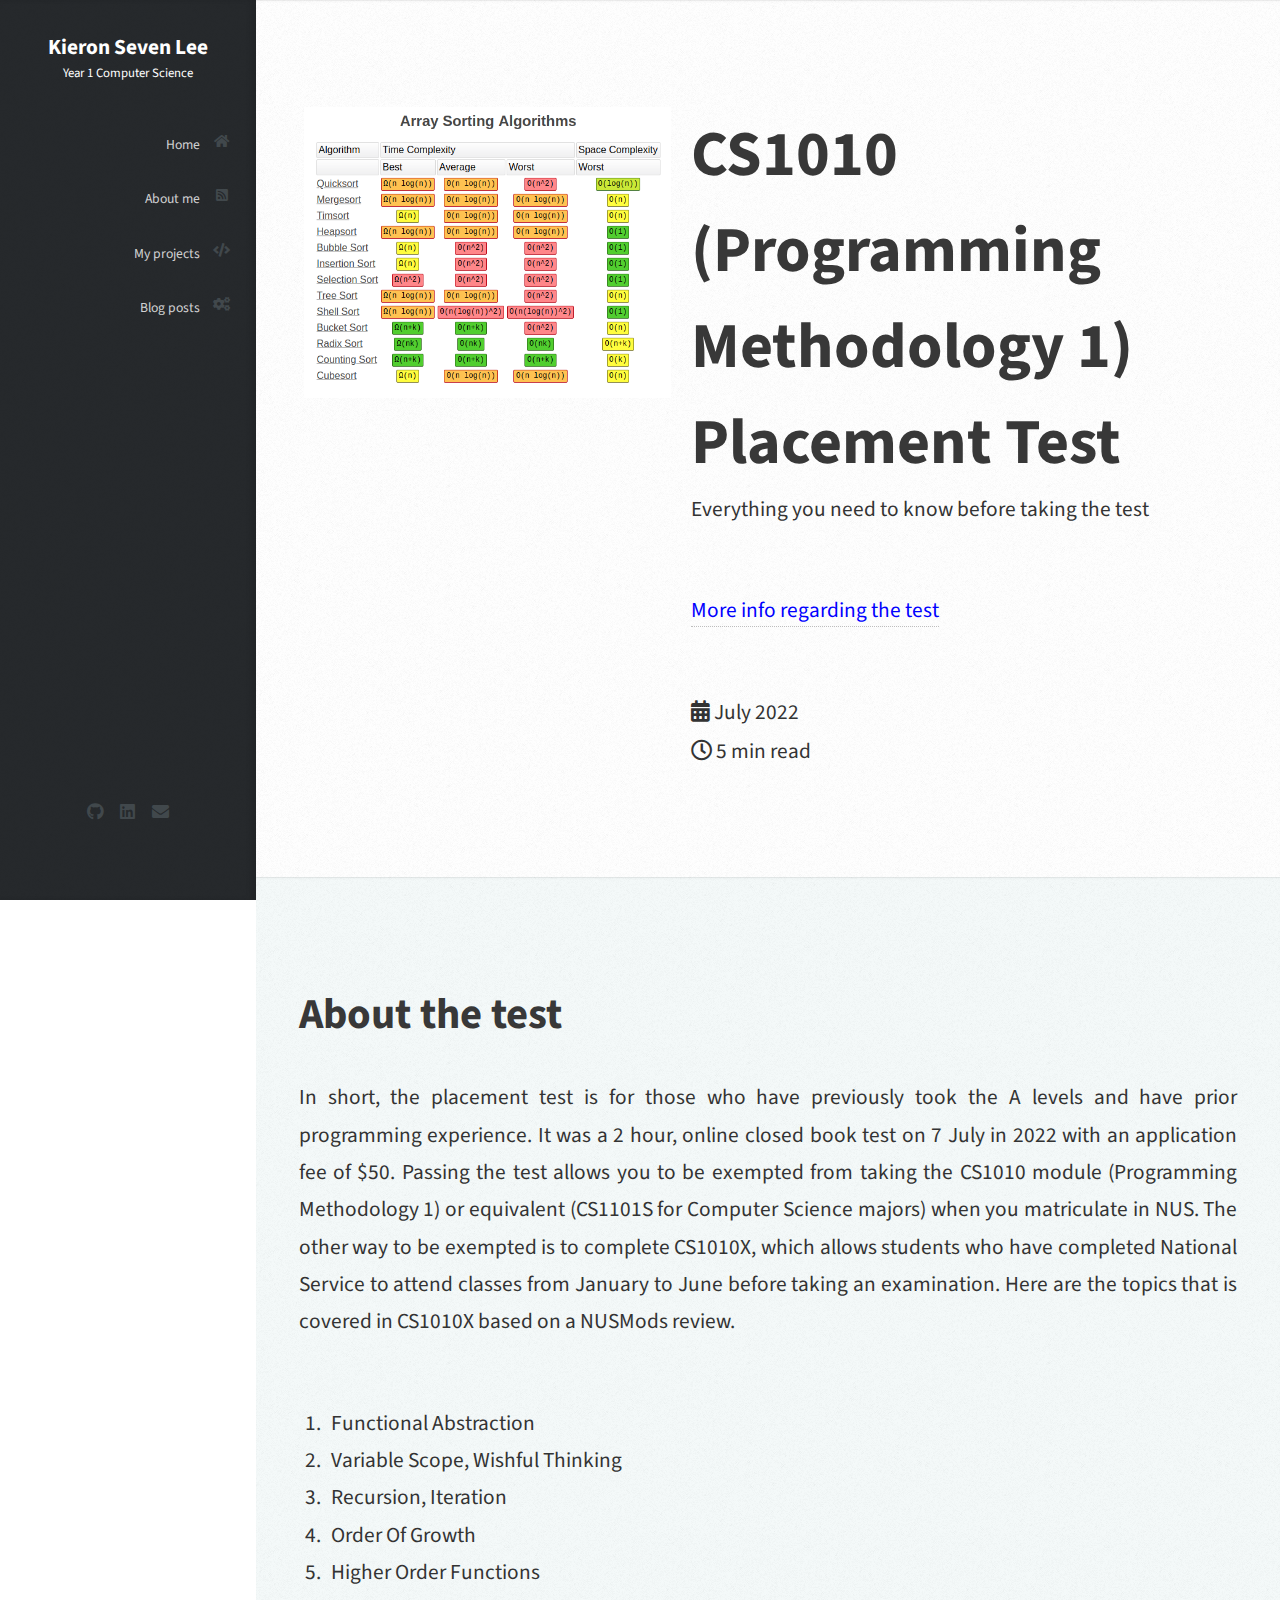
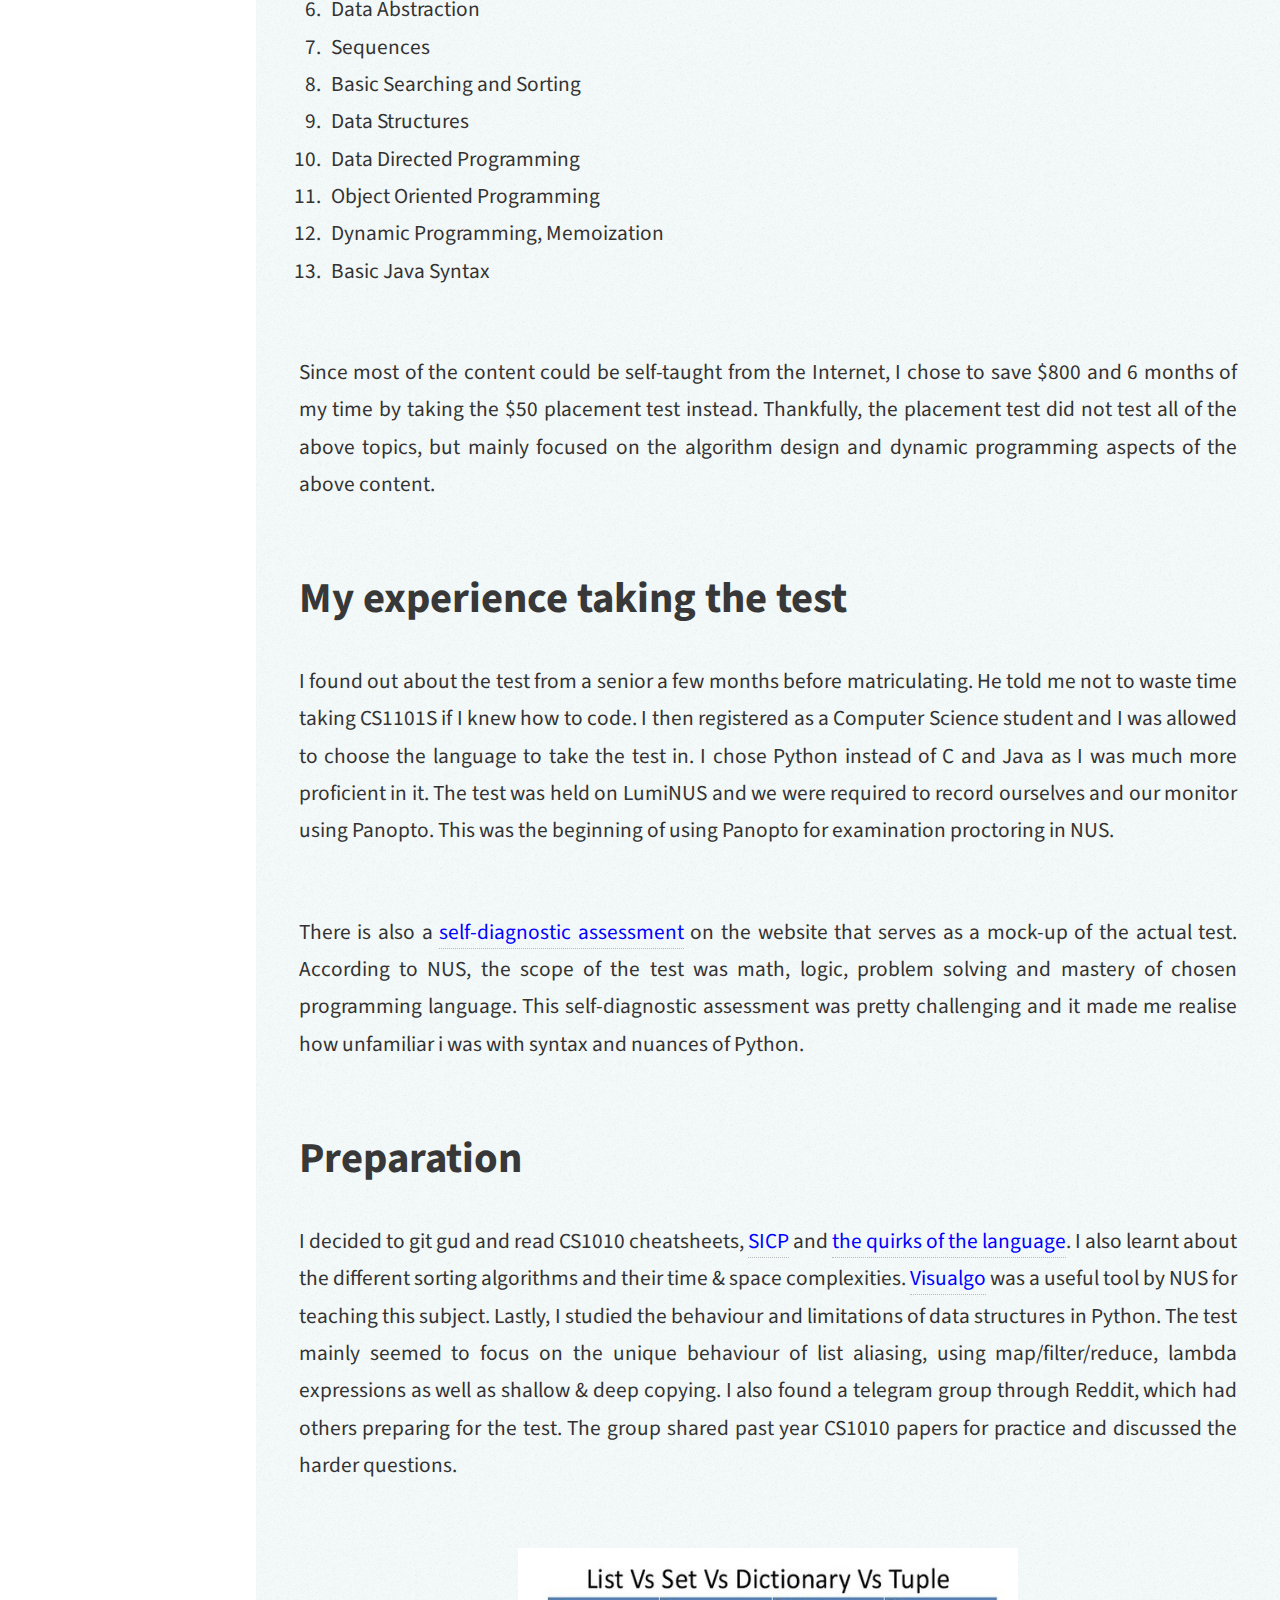
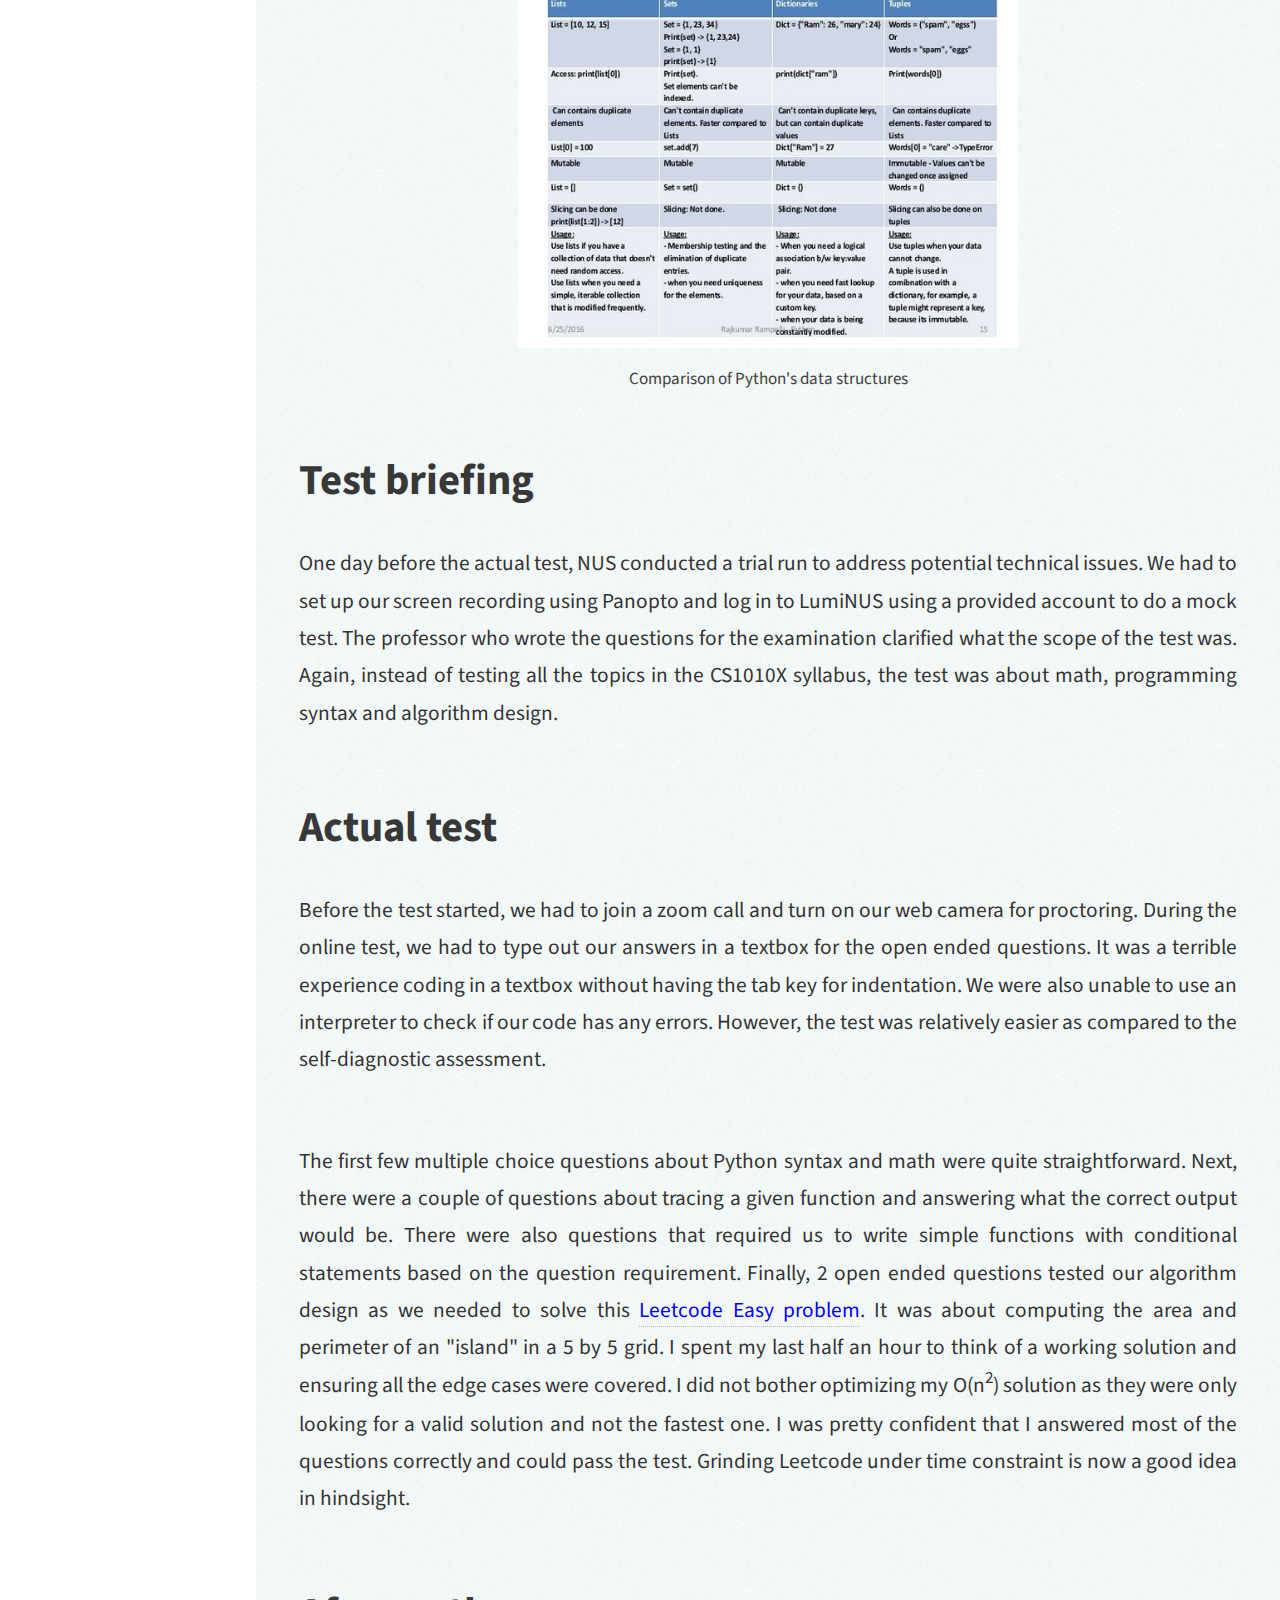
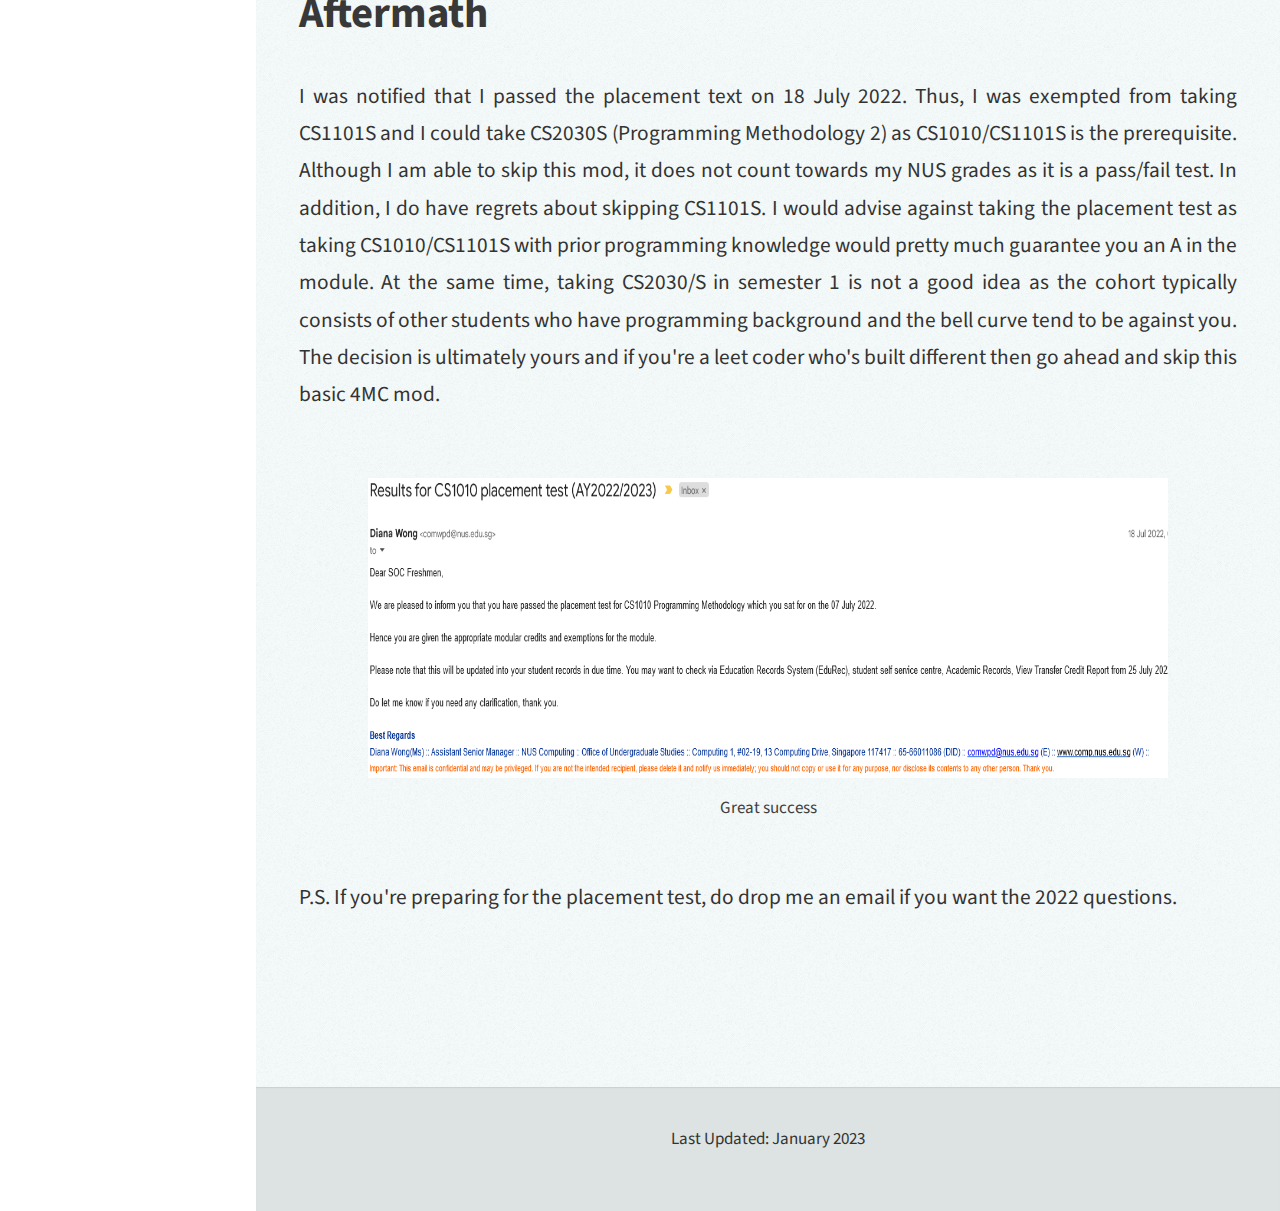
==== blog/placement.html @ 6fa7e5da "test" ====
<!DOCTYPE HTML>
<html>
<head>
    <title>CS1010 Placement Test | K Codes</title>
    <meta charset="utf-8" />
    <meta name="viewport" content="width=device-width, initial-scale=1, user-scalable=no" />
    <link rel="stylesheet" href="../assets/css/main.css" />
</head>
<body class="is-preload">

    <!-- Header -->
    <div id="header">
        <div class="top">
            <!-- Logo -->
            <div id="logo">
                <h1 id="title">Kieron Seven Lee</h1>
                <p>Year 1 Computer Science</p>
            </div>

            <!-- Nav -->
            <nav id="nav">
                <ul>
                    <li><a href="../#top" id="top-link"><span class="icon solid fa-home">Home</span></a></li>
                    <li><a href="../#about" id="about-link"><span class="icon solid fa-rss-square">About me</span></a></li>
                    <li><a href="../#projects" id="projects-link"><span class="icon solid fa-code">My projects</span></a></li>
                    <li><a href="../#blog" id="blog-link"><span class="icon solid fa-cogs">Blog posts</span></a></li>
                </ul>
            </nav>
        </div>

        <div class="bottom">
            <!-- Social Icons -->
            <ul class="icons">
                <li><a href="https://github.com/Cikguseven" class="icon brands fa-github" target="_blank"><span class="label">Github</span></a></li>
                <li><a href="https://www.linkedin.com/in/kieron7lee" class="icon brands fa-linkedin" target="_blank"><span class="label">Linkedin</span></a></li>
                <li><a href="mailto:kieronsevenlee@gmail.com" class="icon solid fa-envelope" target="_blank"><span class="label">Email</span></a></li>
            </ul>
        </div>
    </div>

    <!-- Main -->
    <div id="main" class="post">

        <!-- Header -->
        <section>
            <div class="row">
                <div class="col-5 col-12-mobile">
                    <article class="postimage">
                        <img src="../images/sorting.png" alt="" />
                    </article>
                </div>      
            
                <div class="col-6 col-12-mobile" id="postheader">
                    <h2>CS1010 (Programming Methodology 1) Placement Test</h2>
                    <p>Everything you need to know before taking the test</p>
                    <p><a href="https://www.comp.nus.edu.sg/programmes/ug/exemptions/a-levels/" target="_blank">More info regarding the test</a></p>
                    <span class="icon solid fa-calendar-alt"> July 2022</span>
                    <span class="icon regular fa-clock"> 5 min read</span>
                    
                </div>
                
        </section>

        <!-- Article -->
        <section id="article" class="two">
            <div class="container" id="about">
                <h3>About the test</h3>

                <p>In short, the placement test is for those who have previously took the A levels and have prior programming experience. It was a 2 hour, online closed book test on 7 July in 2022 with an application fee of $50. Passing the test allows you to be exempted from taking the CS1010 module (Programming Methodology 1) or equivalent (CS1101S for Computer Science majors) when you matriculate in NUS. The other way to be exempted is to complete CS1010X, which allows students who have completed National Service to attend classes from January to June before taking an examination. Here are the topics that is covered in CS1010X based on a NUSMods review.</p>

                <ol>
                    <li>Functional Abstraction</li>
                    <li>Variable Scope, Wishful Thinking</li>
                    <li>Recursion, Iteration</li>
                    <li>Order Of Growth</li>
                    <li>Higher Order Functions</li>
                    <li>Data Abstraction</li>
                    <li>Sequences</li>
                    <li>Basic Searching and Sorting</li>
                    <li>Data Structures</li>
                    <li>Data Directed Programming</li>
                    <li>Object Oriented Programming</li>
                    <li>Dynamic Programming, Memoization</li>
                    <li>Basic Java Syntax</li>
                </ol>

                <p>Since most of the content could be self-taught from the Internet, I chose to save $800 and 6 months of my time by taking the $50 placement test instead. Thankfully, the placement test did not test all of the above topics, but mainly focused on the algorithm design and dynamic programming aspects of the above content.</p>

                <h3>My experience taking the test</h3>

                <p>I found out about the test from a senior a few months before matriculating. He told me not to waste time taking CS1101S if I knew how to code. I then registered as a Computer Science student and I was allowed to choose the language to take the test in. I chose Python instead of C and Java as I was much more proficient in it. The test was held on LumiNUS and we were required to record ourselves and our monitor using Panopto. This was the beginning of using Panopto for examination proctoring in NUS.</p>

                <p>There is also a <a href="https://www.comp.nus.edu.sg/programmes/ug/exemptions/sda-prog-meth" target="_blank">self-diagnostic assessment</a> on the website that serves as a mock-up of the actual test. According to NUS, the scope of the test was math, logic, problem solving and mastery of chosen programming language. This self-diagnostic assessment was pretty challenging and it made me realise how unfamiliar i was with syntax and nuances of Python.</p>

                <h3>Preparation</h3>
                <p>I decided to git gud and read CS1010 cheatsheets, <a href="https://www.angelfire.com/tx4/cus/pl/sicp_python_01.html" target="_blank">SICP</a> and <a href="https://github.com/satwikkansal/wtfpython" target="_blank">the quirks of the language</a>. I also learnt about the different sorting algorithms and their time & space complexities. <a href="https://visualgo.net/en" target="_blank">Visualgo</a> was a useful tool by NUS for teaching this subject. Lastly, I studied the behaviour and limitations of data structures in Python. The test mainly seemed to focus on the unique behaviour of list aliasing, using map/filter/reduce, lambda expressions as well as shallow & deep copying. I also found a telegram group through Reddit, which had others preparing for the test. The group shared past year CS1010 papers for practice and discussed the harder questions.</p>

                <div class="imgdiv">
                    <img src="../images/ds.jpg" width="500vw" height="400vh" >
                    <p class="imgdescription">Comparison of Python's data structures</p>
                </div>

                <h3>Test briefing</h3>
                <p>One day before the actual test, NUS conducted a trial run to address potential technical issues. We had to set up our screen recording using Panopto and log in to LumiNUS using a provided account to do a mock test. The professor who wrote the questions for the examination clarified what the scope of the test was. Again, instead of testing all the topics in the CS1010X syllabus, the test was about math, programming syntax and algorithm design.</p>

                <h3>Actual test</h3>
                <p>Before the test started, we had to join a zoom call and turn on our web camera for proctoring. During the online test, we had to type out our answers in a textbox for the open ended questions. It was a terrible experience coding in a textbox without having the tab key for indentation. We were also unable to use an interpreter to check if our code has any errors. However, the test was relatively easier as compared to the self-diagnostic assessment.</p>

                <p>The first few multiple choice questions about Python syntax and math were quite straightforward. Next, there were a couple of questions about tracing a given function and answering what the correct output would be. There were also questions that required us to write simple functions with conditional statements based on the question requirement. Finally, 2 open ended questions tested our algorithm design as we needed to solve this <a href="https://leetcode.com/problems/island-perimeter/" target="_blank">Leetcode Easy problem</a>. It was about computing the area and perimeter of an "island" in a 5 by 5 grid. I spent my last half an hour to think of a working solution and ensuring all the edge cases were covered. I did not bother optimizing my O(n<sup>2</sup>) solution as they were only looking for a valid solution and not the fastest one. I was pretty confident that I answered most of the questions correctly and could pass the test. Grinding Leetcode under time constraint is now a good idea in hindsight.</p>

                <h3>Aftermath</h3>
                <p>I was notified that I passed the placement text on 18 July 2022. Thus, I was exempted from taking CS1101S and I could take CS2030S (Programming Methodology 2) as CS1010/CS1101S is the prerequisite. Although I am able to skip this mod, it does not count towards my NUS grades as it is a pass/fail test. In addition, I do have regrets about skipping CS1101S. I would advise against taking the placement test as taking CS1010/CS1101S with prior programming knowledge would pretty much guarantee you an A in the module. At the same time, taking CS2030/S in semester 1 is not a good idea as the cohort typically consists of other students who have programming background and the bell curve tend to be against you. The decision is ultimately yours and if you're a leet coder who's built different then go ahead and skip this basic 4MC mod.</p>

                <div class="imgdiv">
                    <img src="../images/gs.png" width="800vw" height="300vh" >
                    <p class="imgdescription">Great success</p>
                </div>

                <p> P.S. If you're preparing for the placement test, do drop me an email if you want the 2022 questions.</p>        
            </div>
        </section>
    </div>

    <!-- Footer -->
    <div id="footer">

        <!-- Last Updated -->
        <p id="updated"></p>

    </div>

    <!-- Scripts -->
    <script src="../assets/js/jquery.min.js"></script>
    <script src="../assets/js/jquery.scrolly.min.js"></script>
    <script src="../assets/js/jquery.scrollex.min.js"></script>
    <script src="../assets/js/browser.min.js"></script>
    <script src="../assets/js/breakpoints.min.js"></script>
    <script src="../assets/js/util.js"></script>
    <script src="../assets/js/main.js"></script>
    <script src="../assets/js/lastupdated.js"></script>

</body>
</html>
---- assets/css/main.css ----
@import url("fontawesome-all.min.css");
@import url("https://fonts.googleapis.com/css?family=Source+Sans+Pro:300,300italic,400,600");

html, body, div, span, applet, object,
iframe, h1, h2, h3, h4, h5, h6, p, blockquote,
pre, a, abbr, acronym, address, big, cite,
code, del, dfn, em, img, ins, kbd, q, s, samp,
small, strike, strong, sub, sup, tt, var, b,
u, i, center, dl, dt, dd, ol, ul, li, fieldset,
form, label, legend, table, caption, tbody,
tfoot, thead, tr, th, td, article, aside,
canvas, details, embed, figure, figcaption,
footer, header, hgroup, menu, nav, output, ruby,
section, summary, time, mark, audio, video {
	margin: 0;
	padding: 0;
	border: 0;
	font-size: 100%;
	font: inherit;
	vertical-align: baseline;}

article, aside, details, figcaption, figure,
footer, header, hgroup, menu, nav, section {
	display: block;}

body {
	line-height: 1;
}

ol, ul {
	list-style: none;
}

blockquote, q {
	quotes: none;
}

	blockquote:before, blockquote:after, q:before, q:after {
		content: '';
		content: none;
	}

table {
	border-collapse: collapse;
	border-spacing: 0;
}

body {
	-webkit-text-size-adjust: none;
}

mark {
	background-color: transparent;
	color: inherit;
}

input::-moz-focus-inner {
	border: 0;
	padding: 0;
}

input, select, textarea {
	-moz-appearance: none;
	-webkit-appearance: none;
	-ms-appearance: none;
	appearance: none;
}

/* Basic */

	html {
		box-sizing: border-box;
	}

	*, *:before, *:after {
		box-sizing: inherit;
	}

	body {
		background: #fff;
		font-family: 'Source Sans Pro', sans-serif;
		font-size: 19pt;
		font-weight: 100;
		line-height: 1.75em;
		color: #333;
	}

		body.is-preload *, body.is-preload *:before, body.is-preload *:after {
			-moz-animation: none !important;
			-webkit-animation: none !important;
			-ms-animation: none !important;
			animation: none !important;
			-moz-transition: none !important;
			-webkit-transition: none !important;
			-ms-transition: none !important;
			transition: none !important;
		}

	input, textarea, select {
		font-family: 'Source Sans Pro', sans-serif;
		font-size: 19pt;
		font-weight: 300;
		line-height: 1.75em;
		color: #888;
	}

	h1, h2, h3, h4, h5, h6 {
		font-weight: 700;
		color: #383838;
		line-height: 1.5em;
	}

	h1 {
		font-size: 4em;
	}

	h2 {
		font-size: 3em;
	}

	h3 {
		font-size: 2em;
	}

	h4 {
		font-size: 1.5em;
	}

	h5 {
		font-size: 1.25em;
	}

	h1 a, h2 a, h3 a, h4 a, h5 a, h6 a {
		color: inherit;
		text-decoration: none;
	}

		h1 a strong, h2 a strong, h3 a strong, h4 a strong, h5 a strong, h6 a strong {
			color: #333;
		}


		h2.alt {
			font-family: 'Helvetica', sans-serif;
			color: #888;
		}

			h2.alt strong {
				color: #666;
			}

	header {
		margin: 0 0 2em 0;
	}

		header > p {
			margin: 1em 0 0 0;
		}

	footer {
		margin: 2em 0 0 0;
	}

	strong, b {
		font-weight: 400;
		color: #666;
	}

	em, i {
		font-style: italic;
	}

	a {
		text-decoration: none;
		color: inherit;
		border-bottom: dotted 1px rgba(128, 128, 128, 0.5);
		-moz-transition: color 0.35s ease-in-out, border-bottom-color 0.35s ease-in-out;
		-webkit-transition: color 0.35s ease-in-out, border-bottom-color 0.35s ease-in-out;
		-ms-transition: color 0.35s ease-in-out, border-bottom-color 0.35s ease-in-out;
		transition: color 0.35s ease-in-out, border-bottom-color 0.35s ease-in-out;
		outline: 0;
	}

		a:hover {
			color: #E27689;
			border-bottom-color: rgba(255, 255, 255, 0);
		}

	sub {
		position: relative;
		top: 0.5em;
		font-size: 0.8em;
	}

	sup {
		position: relative;
		top: -0.5em;
		font-size: 0.8em;
	}

	hr {
		border: 0;
		border-top: solid 1px #ddd;
	}

	blockquote {
		border-left: solid 0.5em #ddd;
		padding: 1em 0 1em 2em;
		font-style: italic;
	}

	p, ul, ol, dl, table {
		font-weight: 400;
		margin-bottom: 3em;
	}

	br.clear {
		clear: both;
	}

	#donut {
		font-size: 0.875rem;
		background-color:#000;
		color:#fff;
		font-family: Source Code Pro, Consolas, monospace;
		padding: 1.125em;
		line-height: 1.11;
		overflow-x: scroll;
		margin-bottom: 0.88em;
	}

	.donut {
		margin: 0 auto;
		max-width: 50%;
	}

/* Container */

	.container {
		margin: 0 auto;
		max-width: 100%;
		width: 1400px;
	}

		@media screen and (min-width: 961px) and (max-width: 1880px) {

			.container {
				width: 1200px;
			}

		}

		@media screen and (min-width: 961px) and (max-width: 1620px) {

			.container {
				width: 960px;
			}

		}

		@media screen and (min-width: 961px) and (max-width: 1320px) {

			.container {
				width: 100%;
			}

		}

		@media screen and (max-width: 960px) {

			.container {
				width: 100%;
			}

		}

		@media screen and (max-width: 736px) {

			.container {
				width: 100%;
			}

		}

/* Row */

	.row {
		display: flex;
		flex-wrap: wrap;
		box-sizing: border-box;
		align-items: stretch;
	}

		.row > * {
			box-sizing: border-box;
		}

		.row.gtr-uniform > * > :last-child {
			margin-bottom: 0;
		}

		.row.aln-left {
			justify-content: flex-start;
		}

		.row.aln-center {
			justify-content: center;
		}

		.row.aln-right {
			justify-content: flex-end;
		}

		.row.aln-top {
			align-items: flex-start;
		}

		.row.aln-middle {
			align-items: center;
		}

		.row.aln-bottom {
			align-items: flex-end;
		}

		.row > .imp {
			order: -1;
		}

		.row > .col-1 {
			width: 8.33333%;
		}

		.row > .off-1 {
			margin-left: 8.33333%;
		}

		.row > .col-2 {
			width: 16.66667%;
		}

		.row > .off-2 {
			margin-left: 16.66667%;
		}

		.row > .col-3 {
			width: 25%;
		}

		.row > .off-3 {
			margin-left: 25%;
		}

		.row > .col-4 {
			width: 33.33333%;
		}

		.row > .off-4 {
			margin-left: 33.33333%;
		}

		.row > .col-5 {
			width: 41.66667%;
		}

		.row > .off-5 {
			margin-left: 41.66667%;
		}

		.row > .col-6 {
			width: 50%;
		}

		.row > .off-6 {
			margin-left: 50%;
		}

		.row > .col-7 {
			width: 58.33333%;
		}

		.row > .off-7 {
			margin-left: 58.33333%;
		}

		.row > .col-8 {
			width: 66.66667%;
		}

		.row > .off-8 {
			margin-left: 66.66667%;
		}

		.row > .col-9 {
			width: 75%;
		}

		.row > .off-9 {
			margin-left: 75%;
		}

		.row > .col-10 {
			width: 83.33333%;
		}

		.row > .off-10 {
			margin-left: 83.33333%;
		}

		.row > .col-11 {
			width: 91.66667%;
		}

		.row > .off-11 {
			margin-left: 91.66667%;
		}

		.row > .col-12 {
			width: 100%;
		}

		.row > .off-12 {
			margin-left: 100%;
		}

		.row.gtr-0 {
			margin-top: 0px;
			margin-left: 0px;
		}

			.row.gtr-0 > * {
				padding: 0px 0 0 0px;
			}

			.row.gtr-0.gtr-uniform {
				margin-top: 0px;
			}

				.row.gtr-0.gtr-uniform > * {
					padding-top: 0px;
				}

		.row.gtr-25 {
			margin-top: -10px;
			margin-left: -10px;
		}

			.row.gtr-25 > * {
				padding: 10px 0 0 10px;
			}

			.row.gtr-25.gtr-uniform {
				margin-top: -10px;
			}

				.row.gtr-25.gtr-uniform > * {
					padding-top: 10px;
				}

		.row.gtr-50 {
			margin-top: -20px;
			margin-left: -20px;
		}

			.row.gtr-50 > * {
				padding: 20px 0 0 20px;
			}

			.row.gtr-50.gtr-uniform {
				margin-top: -20px;
			}

				.row.gtr-50.gtr-uniform > * {
					padding-top: 20px;
				}

		.row {
			margin-top: -40px;
			margin-left: -40px;
		}

			.row > * {
				padding: 40px 0 0 40px;
			}

			.row.gtr-uniform {
				margin-top: -40px;
			}

				.row.gtr-uniform > * {
					padding-top: 40px;
				}

		.row.gtr-150 {
			margin-top: -60px;
			margin-left: -60px;
		}

			.row.gtr-150 > * {
				padding: 60px 0 0 60px;
			}

			.row.gtr-150.gtr-uniform {
				margin-top: -60px;
			}

				.row.gtr-150.gtr-uniform > * {
					padding-top: 60px;
				}

		.row.gtr-200 {
			margin-top: -80px;
			margin-left: -80px;
		}

			.row.gtr-200 > * {
				padding: 80px 0 0 80px;
			}

			.row.gtr-200.gtr-uniform {
				margin-top: -80px;
			}

				.row.gtr-200.gtr-uniform > * {
					padding-top: 80px;
				}

		@media screen and (min-width: 961px) and (max-width: 1880px) {

			.row {
				display: flex;
				flex-wrap: wrap;
				box-sizing: border-box;
				align-items: stretch;
			}

				.row > * {
					box-sizing: border-box;
				}

				.row.gtr-uniform > * > :last-child {
					margin-bottom: 0;
				}

				.row.aln-left {
					justify-content: flex-start;
				}

				.row.aln-center {
					justify-content: center;
				}

				.row.aln-right {
					justify-content: flex-end;
				}

				.row.aln-top {
					align-items: flex-start;
				}

				.row.aln-middle {
					align-items: center;
				}

				.row.aln-bottom {
					align-items: flex-end;
				}

				.row > .imp-wide {
					order: -1;
				}

				.row > .col-1-wide {
					width: 8.33333%;
				}

				.row > .off-1-wide {
					margin-left: 8.33333%;
				}

				.row > .col-2-wide {
					width: 16.66667%;
				}

				.row > .off-2-wide {
					margin-left: 16.66667%;
				}

				.row > .col-3-wide {
					width: 25%;
				}

				.row > .off-3-wide {
					margin-left: 25%;
				}

				.row > .col-4-wide {
					width: 33.33333%;
				}

				.row > .off-4-wide {
					margin-left: 33.33333%;
				}

				.row > .col-5-wide {
					width: 41.66667%;
				}

				.row > .off-5-wide {
					margin-left: 41.66667%;
				}

				.row > .col-6-wide {
					width: 50%;
				}

				.row > .off-6-wide {
					margin-left: 50%;
				}

				.row > .col-7-wide {
					width: 58.33333%;
				}

				.row > .off-7-wide {
					margin-left: 58.33333%;
				}

				.row > .col-8-wide {
					width: 66.66667%;
				}

				.row > .off-8-wide {
					margin-left: 66.66667%;
				}

				.row > .col-9-wide {
					width: 75%;
				}

				.row > .off-9-wide {
					margin-left: 75%;
				}

				.row > .col-10-wide {
					width: 83.33333%;
				}

				.row > .off-10-wide {
					margin-left: 83.33333%;
				}

				.row > .col-11-wide {
					width: 91.66667%;
				}

				.row > .off-11-wide {
					margin-left: 91.66667%;
				}

				.row > .col-12-wide {
					width: 100%;
				}

				.row > .off-12-wide {
					margin-left: 100%;
				}

				.row.gtr-0 {
					margin-top: 0px;
					margin-left: 0px;
				}

					.row.gtr-0 > * {
						padding: 0px 0 0 0px;
					}

					.row.gtr-0.gtr-uniform {
						margin-top: 0px;
					}

						.row.gtr-0.gtr-uniform > * {
							padding-top: 0px;
						}

				.row.gtr-25 {
					margin-top: -10px;
					margin-left: -10px;
				}

					.row.gtr-25 > * {
						padding: 10px 0 0 10px;
					}

					.row.gtr-25.gtr-uniform {
						margin-top: -10px;
					}

						.row.gtr-25.gtr-uniform > * {
							padding-top: 10px;
						}

				.row.gtr-50 {
					margin-top: -20px;
					margin-left: -20px;
				}

					.row.gtr-50 > * {
						padding: 20px 0 0 20px;
					}

					.row.gtr-50.gtr-uniform {
						margin-top: -20px;
					}

						.row.gtr-50.gtr-uniform > * {
							padding-top: 20px;
						}

				.row {
					margin-top: -40px;
					margin-left: -40px;
				}

					.row > * {
						padding: 40px 0 0 40px;
					}

					.row.gtr-uniform {
						margin-top: -40px;
					}

						.row.gtr-uniform > * {
							padding-top: 40px;
						}

				.row.gtr-150 {
					margin-top: -60px;
					margin-left: -60px;
				}

					.row.gtr-150 > * {
						padding: 60px 0 0 60px;
					}

					.row.gtr-150.gtr-uniform {
						margin-top: -60px;
					}

						.row.gtr-150.gtr-uniform > * {
							padding-top: 60px;
						}

				.row.gtr-200 {
					margin-top: -80px;
					margin-left: -80px;
				}

					.row.gtr-200 > * {
						padding: 80px 0 0 80px;
					}

					.row.gtr-200.gtr-uniform {
						margin-top: -80px;
					}

						.row.gtr-200.gtr-uniform > * {
							padding-top: 80px;
						}

		}

		@media screen and (min-width: 961px) and (max-width: 1620px) {

			.row {
				display: flex;
				flex-wrap: wrap;
				box-sizing: border-box;
				align-items: stretch;
			}

				.row > * {
					box-sizing: border-box;
				}

				.row.gtr-uniform > * > :last-child {
					margin-bottom: 0;
				}

				.row.aln-left {
					justify-content: flex-start;
				}

				.row.aln-center {
					justify-content: center;
				}

				.row.aln-right {
					justify-content: flex-end;
				}

				.row.aln-top {
					align-items: flex-start;
				}

				.row.aln-middle {
					align-items: center;
				}

				.row.aln-bottom {
					align-items: flex-end;
				}

				.row > .imp-normal {
					order: -1;
				}

				.row > .col-1-normal {
					width: 8.33333%;
				}

				.row > .off-1-normal {
					margin-left: 8.33333%;
				}

				.row > .col-2-normal {
					width: 16.66667%;
				}

				.row > .off-2-normal {
					margin-left: 16.66667%;
				}

				.row > .col-3-normal {
					width: 25%;
				}

				.row > .off-3-normal {
					margin-left: 25%;
				}

				.row > .col-4-normal {
					width: 33.33333%;
				}

				.row > .off-4-normal {
					margin-left: 33.33333%;
				}

				.row > .col-5-normal {
					width: 41.66667%;
				}

				.row > .off-5-normal {
					margin-left: 41.66667%;
				}

				.row > .col-6-normal {
					width: 50%;
				}

				.row > .off-6-normal {
					margin-left: 50%;
				}

				.row > .col-7-normal {
					width: 58.33333%;
				}

				.row > .off-7-normal {
					margin-left: 58.33333%;
				}

				.row > .col-8-normal {
					width: 66.66667%;
				}

				.row > .off-8-normal {
					margin-left: 66.66667%;
				}

				.row > .col-9-normal {
					width: 75%;
				}

				.row > .off-9-normal {
					margin-left: 75%;
				}

				.row > .col-10-normal {
					width: 83.33333%;
				}

				.row > .off-10-normal {
					margin-left: 83.33333%;
				}

				.row > .col-11-normal {
					width: 91.66667%;
				}

				.row > .off-11-normal {
					margin-left: 91.66667%;
				}

				.row > .col-12-normal {
					width: 100%;
				}

				.row > .off-12-normal {
					margin-left: 100%;
				}

				.row.gtr-0 {
					margin-top: 0px;
					margin-left: 0px;
				}

					.row.gtr-0 > * {
						padding: 0px 0 0 0px;
					}

					.row.gtr-0.gtr-uniform {
						margin-top: 0px;
					}

						.row.gtr-0.gtr-uniform > * {
							padding-top: 0px;
						}

				.row.gtr-25 {
					margin-top: -10px;
					margin-left: -10px;
				}

					.row.gtr-25 > * {
						padding: 10px 0 0 10px;
					}

					.row.gtr-25.gtr-uniform {
						margin-top: -10px;
					}

						.row.gtr-25.gtr-uniform > * {
							padding-top: 10px;
						}

				.row.gtr-50 {
					margin-top: -20px;
					margin-left: -20px;
				}

					.row.gtr-50 > * {
						padding: 20px 0 0 20px;
					}

					.row.gtr-50.gtr-uniform {
						margin-top: -20px;
					}

						.row.gtr-50.gtr-uniform > * {
							padding-top: 20px;
						}

				.row {
					margin-top: -40px;
					margin-left: -40px;
				}

					.row > * {
						padding: 40px 0 0 40px;
					}

					.row.gtr-uniform {
						margin-top: -40px;
					}

						.row.gtr-uniform > * {
							padding-top: 40px;
						}

				.row.gtr-150 {
					margin-top: -60px;
					margin-left: -60px;
				}

					.row.gtr-150 > * {
						padding: 60px 0 0 60px;
					}

					.row.gtr-150.gtr-uniform {
						margin-top: -60px;
					}

						.row.gtr-150.gtr-uniform > * {
							padding-top: 60px;
						}

				.row.gtr-200 {
					margin-top: -80px;
					margin-left: -80px;
				}

					.row.gtr-200 > * {
						padding: 80px 0 0 80px;
					}

					.row.gtr-200.gtr-uniform {
						margin-top: -80px;
					}

						.row.gtr-200.gtr-uniform > * {
							padding-top: 80px;
						}

		}

		@media screen and (min-width: 961px) and (max-width: 1320px) {

			.row {
				display: flex;
				flex-wrap: wrap;
				box-sizing: border-box;
				align-items: stretch;
			}

				.row > * {
					box-sizing: border-box;
				}

				.row.gtr-uniform > * > :last-child {
					margin-bottom: 0;
				}

				.row.aln-left {
					justify-content: flex-start;
				}

				.row.aln-center {
					justify-content: center;
				}

				.row.aln-right {
					justify-content: flex-end;
				}

				.row.aln-top {
					align-items: flex-start;
				}

				.row.aln-middle {
					align-items: center;
				}

				.row.aln-bottom {
					align-items: flex-end;
				}

				.row > .imp-narrow {
					order: -1;
				}

				.row > .col-1-narrow {
					width: 8.33333%;
				}

				.row > .off-1-narrow {
					margin-left: 8.33333%;
				}

				.row > .col-2-narrow {
					width: 16.66667%;
				}

				.row > .off-2-narrow {
					margin-left: 16.66667%;
				}

				.row > .col-3-narrow {
					width: 25%;
				}

				.row > .off-3-narrow {
					margin-left: 25%;
				}

				.row > .col-4-narrow {
					width: 33.33333%;
				}

				.row > .off-4-narrow {
					margin-left: 33.33333%;
				}

				.row > .col-5-narrow {
					width: 41.66667%;
				}

				.row > .off-5-narrow {
					margin-left: 41.66667%;
				}

				.row > .col-6-narrow {
					width: 50%;
				}

				.row > .off-6-narrow {
					margin-left: 50%;
				}

				.row > .col-7-narrow {
					width: 58.33333%;
				}

				.row > .off-7-narrow {
					margin-left: 58.33333%;
				}

				.row > .col-8-narrow {
					width: 66.66667%;
				}

				.row > .off-8-narrow {
					margin-left: 66.66667%;
				}

				.row > .col-9-narrow {
					width: 75%;
				}

				.row > .off-9-narrow {
					margin-left: 75%;
				}

				.row > .col-10-narrow {
					width: 83.33333%;
				}

				.row > .off-10-narrow {
					margin-left: 83.33333%;
				}

				.row > .col-11-narrow {
					width: 91.66667%;
				}

				.row > .off-11-narrow {
					margin-left: 91.66667%;
				}

				.row > .col-12-narrow {
					width: 100%;
				}

				.row > .off-12-narrow {
					margin-left: 100%;
				}

				.row.gtr-0 {
					margin-top: 0px;
					margin-left: 0px;
				}

					.row.gtr-0 > * {
						padding: 0px 0 0 0px;
					}

					.row.gtr-0.gtr-uniform {
						margin-top: 0px;
					}

						.row.gtr-0.gtr-uniform > * {
							padding-top: 0px;
						}

				.row.gtr-25 {
					margin-top: -5px;
					margin-left: -5px;
				}

					.row.gtr-25 > * {
						padding: 5px 0 0 5px;
					}

					.row.gtr-25.gtr-uniform {
						margin-top: -5px;
					}

						.row.gtr-25.gtr-uniform > * {
							padding-top: 5px;
						}

				.row.gtr-50 {
					margin-top: -10px;
					margin-left: -10px;
				}

					.row.gtr-50 > * {
						padding: 10px 0 0 10px;
					}

					.row.gtr-50.gtr-uniform {
						margin-top: -10px;
					}

						.row.gtr-50.gtr-uniform > * {
							padding-top: 10px;
						}

				.row {
					margin-top: -20px;
					margin-left: -20px;
				}

					.row > * {
						padding: 20px 0 0 20px;
					}

					.row.gtr-uniform {
						margin-top: -20px;
					}

						.row.gtr-uniform > * {
							padding-top: 20px;
						}

				.row.gtr-150 {
					margin-top: -30px;
					margin-left: -30px;
				}

					.row.gtr-150 > * {
						padding: 30px 0 0 30px;
					}

					.row.gtr-150.gtr-uniform {
						margin-top: -30px;
					}

						.row.gtr-150.gtr-uniform > * {
							padding-top: 30px;
						}

				.row.gtr-200 {
					margin-top: -40px;
					margin-left: -40px;
				}

					.row.gtr-200 > * {
						padding: 40px 0 0 40px;
					}

					.row.gtr-200.gtr-uniform {
						margin-top: -40px;
					}

						.row.gtr-200.gtr-uniform > * {
							padding-top: 40px;
						}

		}

		@media screen and (max-width: 960px) {

			.row {
				display: flex;
				flex-wrap: wrap;
				box-sizing: border-box;
				align-items: stretch;
			}

				.row > * {
					box-sizing: border-box;
				}

				.row.gtr-uniform > * > :last-child {
					margin-bottom: 0;
				}

				.row.aln-left {
					justify-content: flex-start;
				}

				.row.aln-center {
					justify-content: center;
				}

				.row.aln-right {
					justify-content: flex-end;
				}

				.row.aln-top {
					align-items: flex-start;
				}

				.row.aln-middle {
					align-items: center;
				}

				.row.aln-bottom {
					align-items: flex-end;
				}

				.row > .imp-narrower {
					order: -1;
				}

				.row > .col-1-narrower {
					width: 8.33333%;
				}

				.row > .off-1-narrower {
					margin-left: 8.33333%;
				}

				.row > .col-2-narrower {
					width: 16.66667%;
				}

				.row > .off-2-narrower {
					margin-left: 16.66667%;
				}

				.row > .col-3-narrower {
					width: 25%;
				}

				.row > .off-3-narrower {
					margin-left: 25%;
				}

				.row > .col-4-narrower {
					width: 33.33333%;
				}

				.row > .off-4-narrower {
					margin-left: 33.33333%;
				}

				.row > .col-5-narrower {
					width: 41.66667%;
				}

				.row > .off-5-narrower {
					margin-left: 41.66667%;
				}

				.row > .col-6-narrower {
					width: 50%;
				}

				.row > .off-6-narrower {
					margin-left: 50%;
				}

				.row > .col-7-narrower {
					width: 58.33333%;
				}

				.row > .off-7-narrower {
					margin-left: 58.33333%;
				}

				.row > .col-8-narrower {
					width: 66.66667%;
				}

				.row > .off-8-narrower {
					margin-left: 66.66667%;
				}

				.row > .col-9-narrower {
					width: 75%;
				}

				.row > .off-9-narrower {
					margin-left: 75%;
				}

				.row > .col-10-narrower {
					width: 83.33333%;
				}

				.row > .off-10-narrower {
					margin-left: 83.33333%;
				}

				.row > .col-11-narrower {
					width: 91.66667%;
				}

				.row > .off-11-narrower {
					margin-left: 91.66667%;
				}

				.row > .col-12-narrower {
					width: 100%;
				}

				.row > .off-12-narrower {
					margin-left: 100%;
				}

				.row.gtr-0 {
					margin-top: 0px;
					margin-left: 0px;
				}

					.row.gtr-0 > * {
						padding: 0px 0 0 0px;
					}

					.row.gtr-0.gtr-uniform {
						margin-top: 0px;
					}

						.row.gtr-0.gtr-uniform > * {
							padding-top: 0px;
						}

				.row.gtr-25 {
					margin-top: -5px;
					margin-left: -5px;
				}

					.row.gtr-25 > * {
						padding: 5px 0 0 5px;
					}

					.row.gtr-25.gtr-uniform {
						margin-top: -5px;
					}

						.row.gtr-25.gtr-uniform > * {
							padding-top: 5px;
						}

				.row.gtr-50 {
					margin-top: -10px;
					margin-left: -10px;
				}

					.row.gtr-50 > * {
						padding: 10px 0 0 10px;
					}

					.row.gtr-50.gtr-uniform {
						margin-top: -10px;
					}

						.row.gtr-50.gtr-uniform > * {
							padding-top: 10px;
						}

				.row {
					margin-top: -20px;
					margin-left: -20px;
				}

					.row > * {
						padding: 20px 0 0 20px;
					}

					.row.gtr-uniform {
						margin-top: -20px;
					}

						.row.gtr-uniform > * {
							padding-top: 20px;
						}

				.row.gtr-150 {
					margin-top: -30px;
					margin-left: -30px;
				}

					.row.gtr-150 > * {
						padding: 30px 0 0 30px;
					}

					.row.gtr-150.gtr-uniform {
						margin-top: -30px;
					}

						.row.gtr-150.gtr-uniform > * {
							padding-top: 30px;
						}

				.row.gtr-200 {
					margin-top: -40px;
					margin-left: -40px;
				}

					.row.gtr-200 > * {
						padding: 40px 0 0 40px;
					}

					.row.gtr-200.gtr-uniform {
						margin-top: -40px;
					}

						.row.gtr-200.gtr-uniform > * {
							padding-top: 40px;
						}

		}

		@media screen and (max-width: 736px) {

			.row {
				display: flex;
				flex-wrap: wrap;
				box-sizing: border-box;
				align-items: stretch;
			}

				.row > * {
					box-sizing: border-box;
				}

				.row.gtr-uniform > * > :last-child {
					margin-bottom: 0;
				}

				.row.aln-left {
					justify-content: flex-start;
				}

				.row.aln-center {
					justify-content: center;
				}

				.row.aln-right {
					justify-content: flex-end;
				}

				.row.aln-top {
					align-items: flex-start;
				}

				.row.aln-middle {
					align-items: center;
				}

				.row.aln-bottom {
					align-items: flex-end;
				}

				.row > .imp-mobile {
					order: -1;
				}

				.row > .col-1-mobile {
					width: 8.33333%;
				}

				.row > .off-1-mobile {
					margin-left: 8.33333%;
				}

				.row > .col-2-mobile {
					width: 16.66667%;
				}

				.row > .off-2-mobile {
					margin-left: 16.66667%;
				}

				.row > .col-3-mobile {
					width: 25%;
				}

				.row > .off-3-mobile {
					margin-left: 25%;
				}

				.row > .col-4-mobile {
					width: 33.33333%;
				}

				.row > .off-4-mobile {
					margin-left: 33.33333%;
				}

				.row > .col-5-mobile {
					width: 41.66667%;
				}

				.row > .off-5-mobile {
					margin-left: 41.66667%;
				}

				.row > .col-6-mobile {
					width: 50%;
				}

				.row > .off-6-mobile {
					margin-left: 50%;
				}

				.row > .col-7-mobile {
					width: 58.33333%;
				}

				.row > .off-7-mobile {
					margin-left: 58.33333%;
				}

				.row > .col-8-mobile {
					width: 66.66667%;
				}

				.row > .off-8-mobile {
					margin-left: 66.66667%;
				}

				.row > .col-9-mobile {
					width: 75%;
				}

				.row > .off-9-mobile {
					margin-left: 75%;
				}

				.row > .col-10-mobile {
					width: 83.33333%;
				}

				.row > .off-10-mobile {
					margin-left: 83.33333%;
				}

				.row > .col-11-mobile {
					width: 91.66667%;
				}

				.row > .off-11-mobile {
					margin-left: 91.66667%;
				}

				.row > .col-12-mobile {
					width: 100%;
				}

				.row > .off-12-mobile {
					margin-left: 100%;
				}

				.row.gtr-0 {
					margin-top: 0px;
					margin-left: 0px;
				}

					.row.gtr-0 > * {
						padding: 0px 0 0 0px;
					}

					.row.gtr-0.gtr-uniform {
						margin-top: 0px;
					}

						.row.gtr-0.gtr-uniform > * {
							padding-top: 0px;
						}

				.row.gtr-25 {
					margin-top: -5px;
					margin-left: -5px;
				}

					.row.gtr-25 > * {
						padding: 5px 0 0 5px;
					}

					.row.gtr-25.gtr-uniform {
						margin-top: -5px;
					}

						.row.gtr-25.gtr-uniform > * {
							padding-top: 5px;
						}

				.row.gtr-50 {
					margin-top: -10px;
					margin-left: -10px;
				}

					.row.gtr-50 > * {
						padding: 10px 0 0 10px;
					}

					.row.gtr-50.gtr-uniform {
						margin-top: -10px;
					}

						.row.gtr-50.gtr-uniform > * {
							padding-top: 10px;
						}

				.row {
					margin-top: -20px;
					margin-left: -20px;
				}

					.row > * {
						padding: 20px 0 0 20px;
					}

					.row.gtr-uniform {
						margin-top: -20px;
					}

						.row.gtr-uniform > * {
							padding-top: 20px;
						}

				.row.gtr-150 {
					margin-top: -30px;
					margin-left: -30px;
				}

					.row.gtr-150 > * {
						padding: 30px 0 0 30px;
					}

					.row.gtr-150.gtr-uniform {
						margin-top: -30px;
					}

						.row.gtr-150.gtr-uniform > * {
							padding-top: 30px;
						}

				.row.gtr-200 {
					margin-top: -40px;
					margin-left: -40px;
				}

					.row.gtr-200 > * {
						padding: 40px 0 0 40px;
					}

					.row.gtr-200.gtr-uniform {
						margin-top: -40px;
					}

						.row.gtr-200.gtr-uniform > * {
							padding-top: 40px;
						}

		}

/* Sections/Article */

	section, article {
		margin-bottom: 3em;
	}

		section > :last-child,
		section > .container, section:last-child, article > :last-child,
		article > .container, article:last-child {
			margin-bottom: 0;
		}

		.row > section, .row > article {
			margin-bottom: 0;
		}

	.post {
		text-align: left;
	}

	.postimage {
		padding: 0 0 0 3rem;
	}

		.postimage img {
			display: block;
			height: 45%;
			width: 100%;
		}

	#postheader h2 {
		text-align: left;
		font-weight: 700;
	}

	#postheader p {
		text-align: justify;
		text-justify: inter-word;
		font-weight: 400;
	}

	#postheader a {
		color: #0000FF;
	}

	#postheader span {
		text-align: left;
		position: relative;
		display: block;
		font-size: 1em;
		font-weight: 400;
	}

	#article h3 {
		text-align: left;
		font-size: 2em;
		margin-bottom: 2rem;
	}

	#article h4 {
		text-align: left;
		font-size: 1.5em;
		margin-bottom: 2rem;
	}

	.imgdiv {
		text-align: center;
	}

	.img2div {
		float: left;
		width: 50%;
		text-align: center;
	}

	.imgdescription {
		font-size: 0.8em;
		color: #404040;
	}



/* Image */

	.image {
		display: inline-block;
		border: 0;
	}

		.image img {
			display: block;
			width: 100%;
		}

		.image.avatar48 {
			width: 48px;
			height: 48px;
			background: #f00;
		}

			.image.avatar48 img {
				width: 48px;
				height: 48px;
			}

		.image.fit {
			display: block;
			width: 100%;
		}

		.image.featured {
			display: block;
			width: 100%;
			margin: 0 0 2em 0;
		}

		.image.left {
			float: left;
			margin: 0 2em 2em 0;
		}

		.image.centered {
			display: block;
			margin: 0 0 2em 0;
		}

			.image.centered img {
				margin: 0 auto;
				width: auto;
			}

/* List */

	ul {
		list-style: disc;
		padding-left: 1em;
	}

		ul li {
			padding-left: 0.5em;
		}

	ol {
		list-style: decimal;
		padding-left: 1.25em;
	}

		ol li {
			padding-left: 0.25em;
		}

/* Icons */

	ul.icons {
		cursor: default;
		list-style: none;
		padding-left: 0;
	}

		ul.icons li {
			display: inline-block;
			padding-left: 0;
		}

		ul.icons a {
			display: inline-block;
			width: 2em;
			height: 2em;
			line-height: 2em;
			text-align: center;
			border: 0;
		}

/* Form */

	form label {
		display: block;
		text-align: left;
		margin-bottom: 0.5em;
	}

	form input[type="text"],
	form input[type="email"],
	form input[type="password"],
	form select,
	form textarea {
		position: relative;
		-webkit-appearance: none;
		display: block;
		border: 0;
		outline: 0;
		background: #fff;
		background: rgba(255, 255, 255, 0.75);
		width: 100%;
		border-radius: 0.35em;
		padding: 0.75em 1em 0.75em 1em;
		box-shadow: inset 0 0.1em 0.1em 0 rgba(0, 0, 0, 0.05);
		border: solid 1px rgba(0, 0, 0, 0.15);
		-moz-transition: all 0.35s ease-in-out;
		-webkit-transition: all 0.35s ease-in-out;
		-ms-transition: all 0.35s ease-in-out;
		transition: all 0.35s ease-in-out;
	}

		form input[type="text"]:focus,
		form input[type="email"]:focus,
		form input[type="password"]:focus,
		form select:focus,
		form textarea:focus {
			box-shadow: 0 0 2px 1px #8ebebc;
			background: #fff;
		}

	form input[type="text"],
	form input[type="email"],
	form input[type="password"],
	form select {
		line-height: 1.25em;
	}

	form textarea {
		min-height: 14em;
	}

	form ::-webkit-input-placeholder {
		color: #555 !important;
	}

	form :-moz-placeholder {
		color: #555 !important;
	}

	form ::-moz-placeholder {
		color: #555 !important;
	}

	form :-ms-input-placeholder {
		color: #555 !important;
	}

	form ::-moz-focus-inner {
		border: 0;
	}

/* Table */

	table {
		width: 100%;
		text-align: left;
	}

		table tbody tr:nth-child(2n+2) {
			background: #f4f4f4;
		}

		table td {
			padding: 0.5em 1em 0.5em 1em;
		}

		table th {
			text-align: left;
			padding: 0.5em 1em 0.5em 1em;
			color: #fff;
			background: #222729 url("images/overlay.png");
		}

		table thead {
			background: #444;
			color: #fff;
		}

		table tfoot {
			background: #eee;
		}

/* Button */

	input[type="button"],
	input[type="submit"],
	input[type="reset"],
	button,
	.button {
		position: relative;
		display: inline-block;
		border-radius: 0.35em;
		color: #fff !important;
		text-decoration: none;
		padding: 0.75em 2.5em 0.75em 2.5em;
		background-color: #7692E2;
		border: 0;
		cursor: pointer;
		background-image: -moz-linear-gradient(top, rgba(0, 0, 0, 0), rgba(0, 0, 0, 0.15)), url("images/overlay.png");
		background-image: -webkit-linear-gradient(top, rgba(0, 0, 0, 0), rgba(0, 0, 0, 0.15)), url("images/overlay.png");
		background-image: -ms-linear-gradient(top, rgba(0, 0, 0, 0), rgba(0, 0, 0, 0.15)), url("images/overlay.png");
		background-image: linear-gradient(top, rgba(0, 0, 0, 0), rgba(0, 0, 0, 0.15)), url("images/overlay.png");
		-moz-transition: background-color 0.35s ease-in-out;
		-webkit-transition: background-color 0.35s ease-in-out;
		-ms-transition: background-color 0.35s ease-in-out;
		transition: background-color 0.35s ease-in-out;
	}

		input[type="button"]:hover,
		input[type="submit"]:hover,
		input[type="reset"]:hover,
		button:hover,
		.button:hover {
			background-color: #4E6BAC;
		}

		input[type="button"]:active,
		input[type="submit"]:active,
		input[type="reset"]:active,
		button:active,
		.button:active {
			background-color: #7eaeac;
		}

/* Item */

	.item {
		box-shadow: 0 0.05em 0.15em 0 rgba(0, 0, 0, 0.05);
		margin-bottom: 40px;
		background-color: #FDFDFD;
	}

		.item header {
			margin: 0;
			font-size: 0.8em;
		}

			.item header h3 {
				text-align: left;
				font-weight: 400;
				font-size: 1.5em;
				padding: 0.5rem 1rem;
			}

		.item p {
			font-size: 0.75em;
			text-align: justify;
			text-justify: inter-word;
			padding: 0.5rem 1rem;
			margin: 0em;
		}

		.item a {
			border: 2px;
			border-style: solid;
			border-color: black;
		}

		.item a:hover {
			color: #000000;
			background-color: #F1F1F1;
		}

/* Icons */

	.icon {
		text-decoration: none;
		text-decoration: none;
	}

		.icon:before {
			-moz-osx-font-smoothing: grayscale;
			-webkit-font-smoothing: antialiased;
			display: inline-block;
			font-style: normal;
			font-variant: normal;
			text-rendering: auto;
			line-height: 1;
			text-transform: none !important;
			font-family: 'Font Awesome 5 Free';
			font-weight: 400;
		}

		.icon:before {
			line-height: inherit;
		}

		.icon > .label {
			display: none;
		}

		.icon.solid:before {
			font-weight: 900;
		}

		.icon.brands:before {
			font-family: 'Font Awesome 5 Brands';
		}

/* Header */

	#logo {
		text-align: center;
	}

	#header {
		display: -moz-flex;
		display: -webkit-flex;
		display: -ms-flex;
		display: flex;
		-moz-flex-direction: column;
		-webkit-flex-direction: column;
		-ms-flex-direction: column;
		flex-direction: column;
		-moz-justify-content: space-between;
		-webkit-justify-content: space-between;
		-ms-justify-content: space-between;
		justify-content: space-between;
		background: #26292C url("images/overlay.png");
		box-shadow: inset -0.25em 0 0.25em 0 rgba(0, 0, 0, 0.1);
		color: #fff;
		height: 100%;
		left: 0;
		overflow-y: auto;
		position: fixed;
		text-align: right;
		top: 0;
		width: 300px;
	}

		#header .top {
			-moz-flex-grow: 1;
			-webkit-flex-grow: 1;
			-ms-flex-grow: 1;
			flex-grow: 1;
		}

		#header .bottom {
			-moz-flex-shrink: 0;
			-webkit-flex-shrink: 0;
			-ms-flex-shrink: 0;
			flex-shrink: 0;
			padding: 1.5em 0 0.75em 0;
		}

		#header .icons {
			font-size: 0.8em;
			text-align: center;
		}

			#header .icons a {
				color: #41484c;
				-moz-transition: color 0.35s ease-in-out;
				-webkit-transition: color 0.35s ease-in-out;
				-ms-transition: color 0.35s ease-in-out;
				transition: color 0.35s ease-in-out;
			}

				#header .icons a:hover {
					color: #fff;
				}

	#logo {
		position: relative;
		margin: 1.75em 1.5em 1.5em 1.5em;
		min-height: 48px;
		cursor: default;
	}

		#logo h1 {
			position: relative;
			color: #fff;
			font-weight: 700;
			font-size: 1em;
			line-height: 1em;
		}

		#logo p {
			position: relative;
			display: block;
			font-size: 0.6em;
			line-height: 1.25em;
			margin: 0.5em 0 0 0;
		}

		#logo .image {
			position: absolute;
			left: 0;
			top: 0;
		}

	#nav ul {
		list-style: none;
		padding-left: 0;
		margin-bottom: 0;
	}

		#nav ul li {
			padding-left: 0;
		}

			#nav ul li a {
				display: block;
				padding: 0.5em 1.5em 0.5em 1.5em;
				color: rgba(255, 255, 255, 0.8);
				text-decoration: none;
				outline: 0;
				border: 0;
				-moz-transition: none;
				-webkit-transition: none;
				-ms-transition: none;
				transition: none;
			}

				#nav ul li a span {
					position: relative;
					display: block;
					font-size: 0.8em;
				}

					#nav ul li a span:before {
						position: absolute;
						left: 0;
						color: #41484c;
						text-align: center;
						width: 1.25em;
						line-height: 1.75em;
					}

				#nav ul li a:hover {
					background: rgba(0, 0, 0, 0.5);
					box-shadow: inset 0 0 0.25em 0 rgba(0, 0, 0, 0.125);
					color: #fff;
				}

					#nav ul li a:hover span:before {
						color: #7692E2;
					}

				#nav ul li a.active {
					background: rgba(0, 0, 0, 0.5);
					box-shadow: inset 0 0 0.25em 0 rgba(0, 0, 0, 0.125);
					color: #fff;
				}

					#nav ul li a.active span:before {
						color: #7692E2;
					}

/* Footer */

	#footer {
		margin-left: 300px;
		text-align: center;
		background-color: #dce3e2;
		padding: 2em 0 0.1em 0;
		box-shadow: inset 0 1px 0 0 rgba(0, 0, 0, 0.05), inset 0 0.1em 0.1em 0 rgba(0, 0, 0, 0.025);
		font-size: 0.8em;
	}


/* Main */

	#main {
		margin-left: 300px;
	}

		#main > section {
			margin: 0;
			overflow: hidden;
			padding: 4em 0;
			box-shadow: inset 0 1px 0 0 rgba(0, 0, 0, 0.05), inset 0 0.1em 0.1em 0 rgba(0, 0, 0, 0.025);
			text-align: center;
			background-image: url("images/overlay.png");
		}

			#main > section.dark {
				color: #ddd;
				color: rgba(255, 255, 255, 0.75);
			}

				#main > section.dark h2, #main > section.dark h3, #main > section.dark h4, #main > section.dark h5, #main > section.dark h6 {
					color: inherit;
				}

				#main > section.dark strong {
					color: #fff;
					border-color: inherit;
				}

				#main > section.dark a {
					color: #fff;
					border-color: inherit;
				}

					#main > section.dark a:hover {
						border-bottom-color: rgba(255, 255, 255, 0);
					}

			#main > section.cover {
				padding: 10em 0;
				background-size: cover;
				background-position: center center;
			}

			#main > section.one {
				background-color: #f5fafa;
				background-image: url("../../images/helloworld.png");
				height: 100vh;
				background-position: 0 30px;
			}

			#main > section.two {
				background-color: #f5fafa;
			}

			#main > section.three {
				background-color: #ecf1f1;
			}

			#main > section.four {
				background-color: #e8edec;
			}

/* Wide */

	@media screen and (min-width: 961px) and (max-width: 1880px) {

		/* Basic */

			body, input, textarea, select {
				font-size: 17pt;
			}

		/* Header */

			#header {
				width: 300px;
			}

		/* Footer */

			#footer {
				margin-left: 300px;
			}

		/* Main */

			#main {
				margin-left: 300px;
			}

	}

/* Normal */

	@media screen and (min-width: 961px) and (max-width: 1620px) {

		/* Main */

			#main > section {
				padding: 5em 0;
			}

			#main section.cover {
				padding: 15em 0;
			}

	}

/* Narrow */

	@media screen and (min-width: 961px) and (max-width: 1320px) {

		/* Basic */

			body, input, textarea, select {
				font-size: 16pt;
			}

			.container {
				padding: 0 2em 0 2em;
			}

		/* Icons */

			ul.icons li a {
				width: 1.75em;
			}

		/* Item */

			.item {
				margin-bottom: 20px;
			}

		/* Header */

			#header {
				width: 20%;
			}

			#logo .image {
				position: relative;
				margin: 0 0 0.5em 0;
			}

			#nav ul li a {
				font-size: 0.8em;
				padding-top: 0.5em;
				padding-bottom: 0.5em;
			}

				#nav ul li a span {
					padding-right: 2.25em;
				}

					#nav ul li a span:before {
						left: 100%;
						margin-left: -1.25em;
						line-height: 2.25em;
					}

		/* Footer */

			#footer {
				margin-left: 20%;
			}

		/* Main */

			#main {
				margin-left: 20%;
			}

	}

/* Narrower */

	#headerToggle {
		display: none;
	}

	@media screen and (max-width: 960px) {

		/* Basic */

			html, body {
				overflow-x: hidden;
			}

			body, input, textarea, select {
				font-size: 16pt;
			}

			header br {
				display: none;
			}

			.container {
				padding: 0 2em 0 2em;
			}

		/* Item */

			.item {
				margin-bottom: 15px;
			}

		/* Icons */

			ul.icons a {
				width: 1.75em;
				font-size: 1.25em;
			}

		/* Header */

			#header {
				-moz-backface-visibility: hidden;
				-webkit-backface-visibility: hidden;
				-ms-backface-visibility: hidden;
				backface-visibility: hidden;
				-moz-transform: translateX(-275px);
				-webkit-transform: translateX(-275px);
				-ms-transform: translateX(-275px);
				transform: translateX(-275px);
				-moz-transition: -moz-transform 0.5s ease;
				-webkit-transition: -webkit-transform 0.5s ease;
				-ms-transition: -ms-transform 0.5s ease;
				transition: transform 0.5s ease;
				-webkit-overflow-scrolling: touch;
				display: block;
				height: 100%;
				left: 0;
				overflow-y: auto;
				position: fixed;
				top: 0;
				width: 275px;
				z-index: 10002;
				width: 275px;
				background: #222729 url("images/overlay.png");
				box-shadow: inset -0.25em 0 0.25em 0 rgba(0, 0, 0, 0.125);
			}

				#header .top {
					position: relative;
				}

				#header .bottom {
					border-top: solid 1px rgba(255, 255, 255, 0.05);
					box-shadow: 0 -1px 0 0 rgba(0, 0, 0, 0.15);
					padding-top: 2em;
					margin-top: 2em;
					position: relative;
				}

			#logo {
				margin: 1.5em 1.25em 1.25em 1.25em;
			}

			#nav ul li a {
				padding: 0.5em 1.25em 0.5em 1.25em;
			}

			#headerToggle {
				-moz-backface-visibility: hidden;
				-webkit-backface-visibility: hidden;
				-ms-backface-visibility: hidden;
				backface-visibility: hidden;
				-moz-transition: -moz-transform 0.5s ease;
				-webkit-transition: -webkit-transform 0.5s ease;
				-ms-transition: -ms-transform 0.5s ease;
				transition: transform 0.5s ease;
				display: block;
				height: 2.25em;
				left: 0;
				position: fixed;
				top: 0;
				width: 3.25em;
				z-index: 10001;
			}

				#headerToggle .toggle {
					text-decoration: none;
					position: absolute;
					left: 0;
					top: 0;
					width: 100%;
					height: 100%;
					outline: 0;
					border: 0;
				}

					#headerToggle .toggle:before {
						-moz-osx-font-smoothing: grayscale;
						-webkit-font-smoothing: antialiased;
						display: inline-block;
						font-style: normal;
						font-variant: normal;
						text-rendering: auto;
						line-height: 1;
						text-transform: none !important;
						font-family: 'Font Awesome 5 Free';
						font-weight: 900;
					}

					#headerToggle .toggle:before {
						text-decoration: none;
						content: '\f0c9';
						color: #fff;
						font-size: 18px;
						background: rgba(128, 136, 144, 0.5);
						border-radius: 0.35em;
						text-align: center;
						position: absolute;
						left: 0.5em;
						top: 0.5em;
						display: block;
						width: 3.25em;
						height: 2.25em;
						line-height: 2.25em;
					}

			body.header-visible #main {
				-moz-transform: translateX(275px);
				-webkit-transform: translateX(275px);
				-ms-transform: translateX(275px);
				transform: translateX(275px);
			}

			body.header-visible #headerToggle {
				-moz-transform: translateX(275px);
				-webkit-transform: translateX(275px);
				-ms-transform: translateX(275px);
				transform: translateX(275px);
			}

			body.header-visible #header {
				-moz-transform: translateX(0);
				-webkit-transform: translateX(0);
				-ms-transform: translateX(0);
				transform: translateX(0);
			}

		/* Footer */

			#footer {
				margin-left: 0;
			}

		/* Main */

			#main {
				-moz-backface-visibility: hidden;
				-webkit-backface-visibility: hidden;
				-ms-backface-visibility: hidden;
				backface-visibility: hidden;
				-moz-transition: -moz-transform 0.5s ease;
				-webkit-transition: -webkit-transform 0.5s ease;
				-ms-transition: -ms-transform 0.5s ease;
				transition: transform 0.5s ease;
				padding-bottom: 1px;
				margin-left: 0;
			}

				#main > section {
					padding: 3em 0;
				}

				#main section.cover {
					padding: 10em 0;
				}

	}

/* Mobile */

	@media screen and (max-width: 736px) {

		/* Basic */

			body, input, textarea, select {
				font-size: 14pt;
			}

			h2 {
				font-size: 1.5em;
				letter-spacing: 0;
				font-weight: 300;
			}

			.container {
				padding: 0 15px 0 15px;
			}

		/* List */

			ul.icons a {
				width: 2em;
				font-size: 1.25em;
			}

		/* Main */

			#main > section {
				padding: 2em 0;
			}

			#main section.cover {
				padding: 10em 0em;
			}

				#main section.cover header {
					padding: 0 1em;
				}

		/* Footer */

			#footer .copyright li {
				display: block;
				line-height: 1.25em;
				border: 0;
				padding: 0;
				margin: 1em 0 0 0;
			}

				#footer .copyright li:first-child {
					margin-top: 0;
				}
	}

/* About Me section */

	#about {
	 	text-align: justify;
	    text-justify: inter-word;
	}
		#about a {
			color: #0000FF;
		}
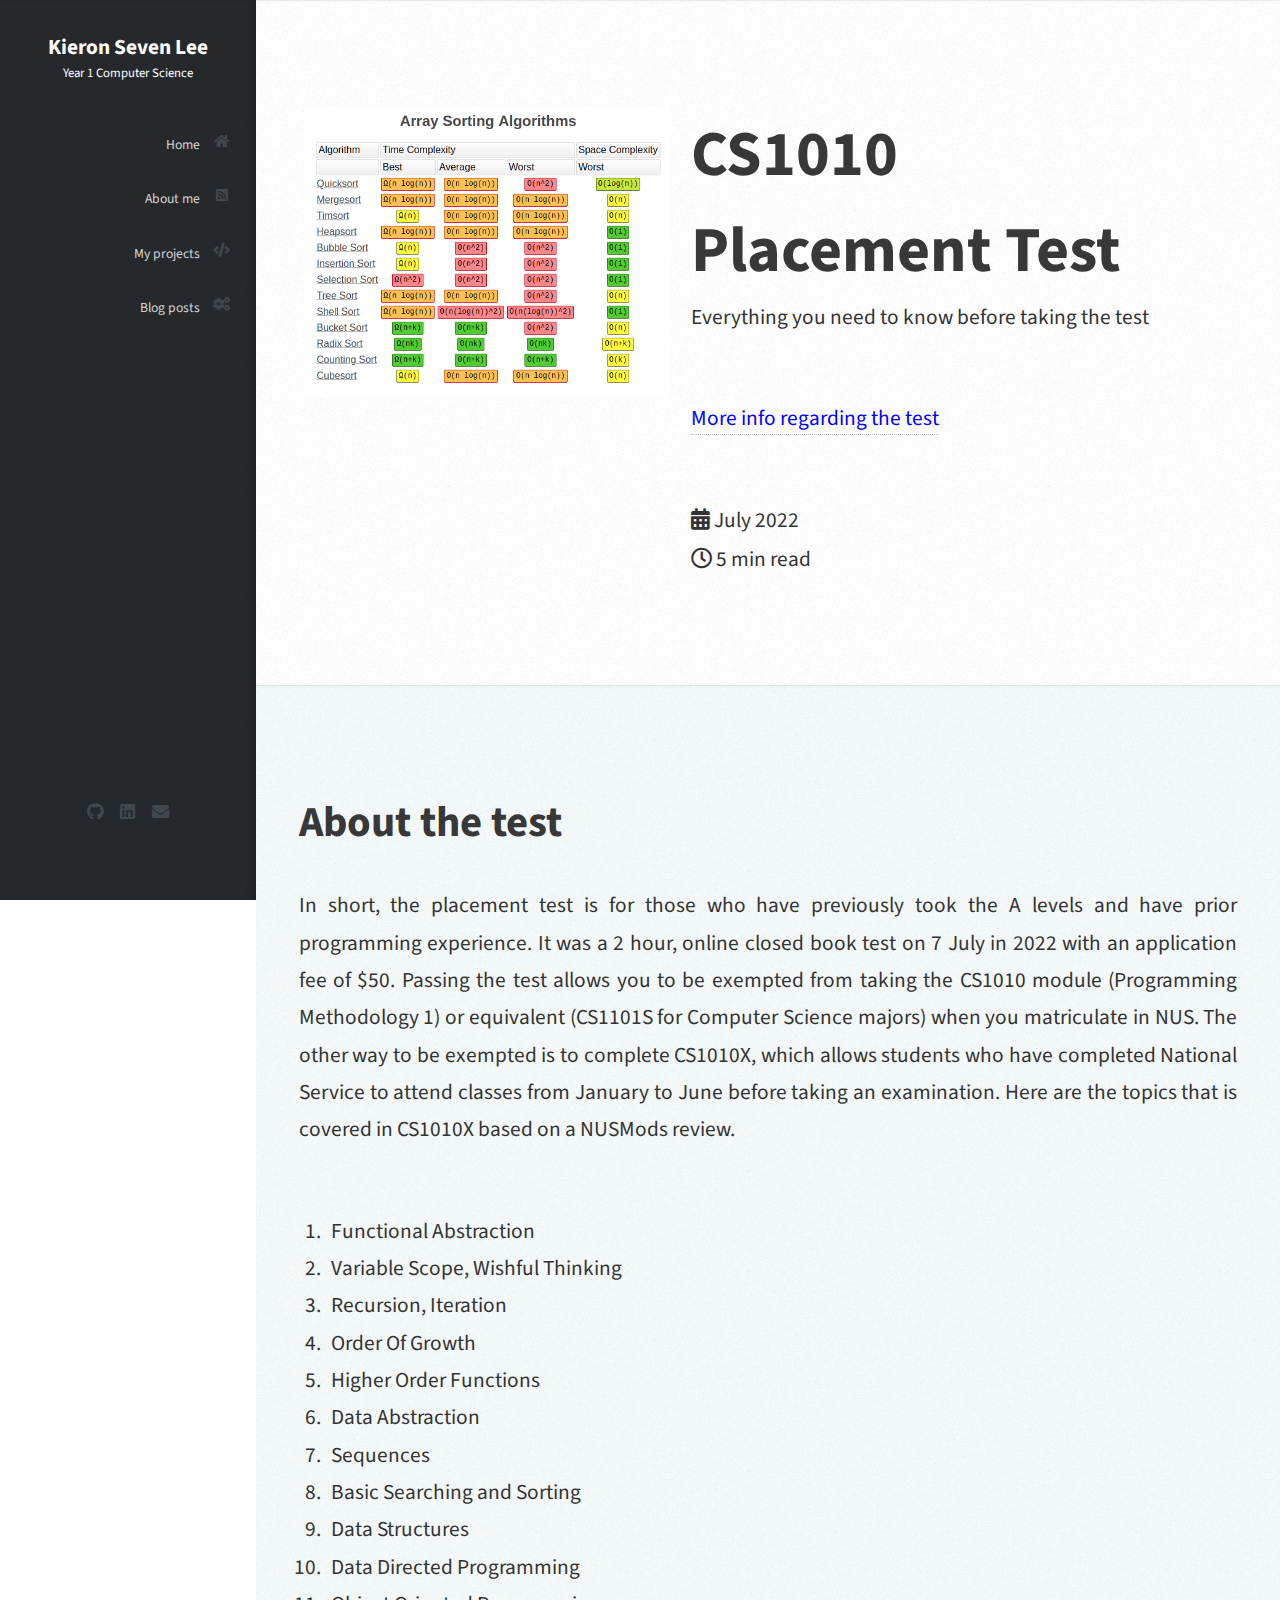
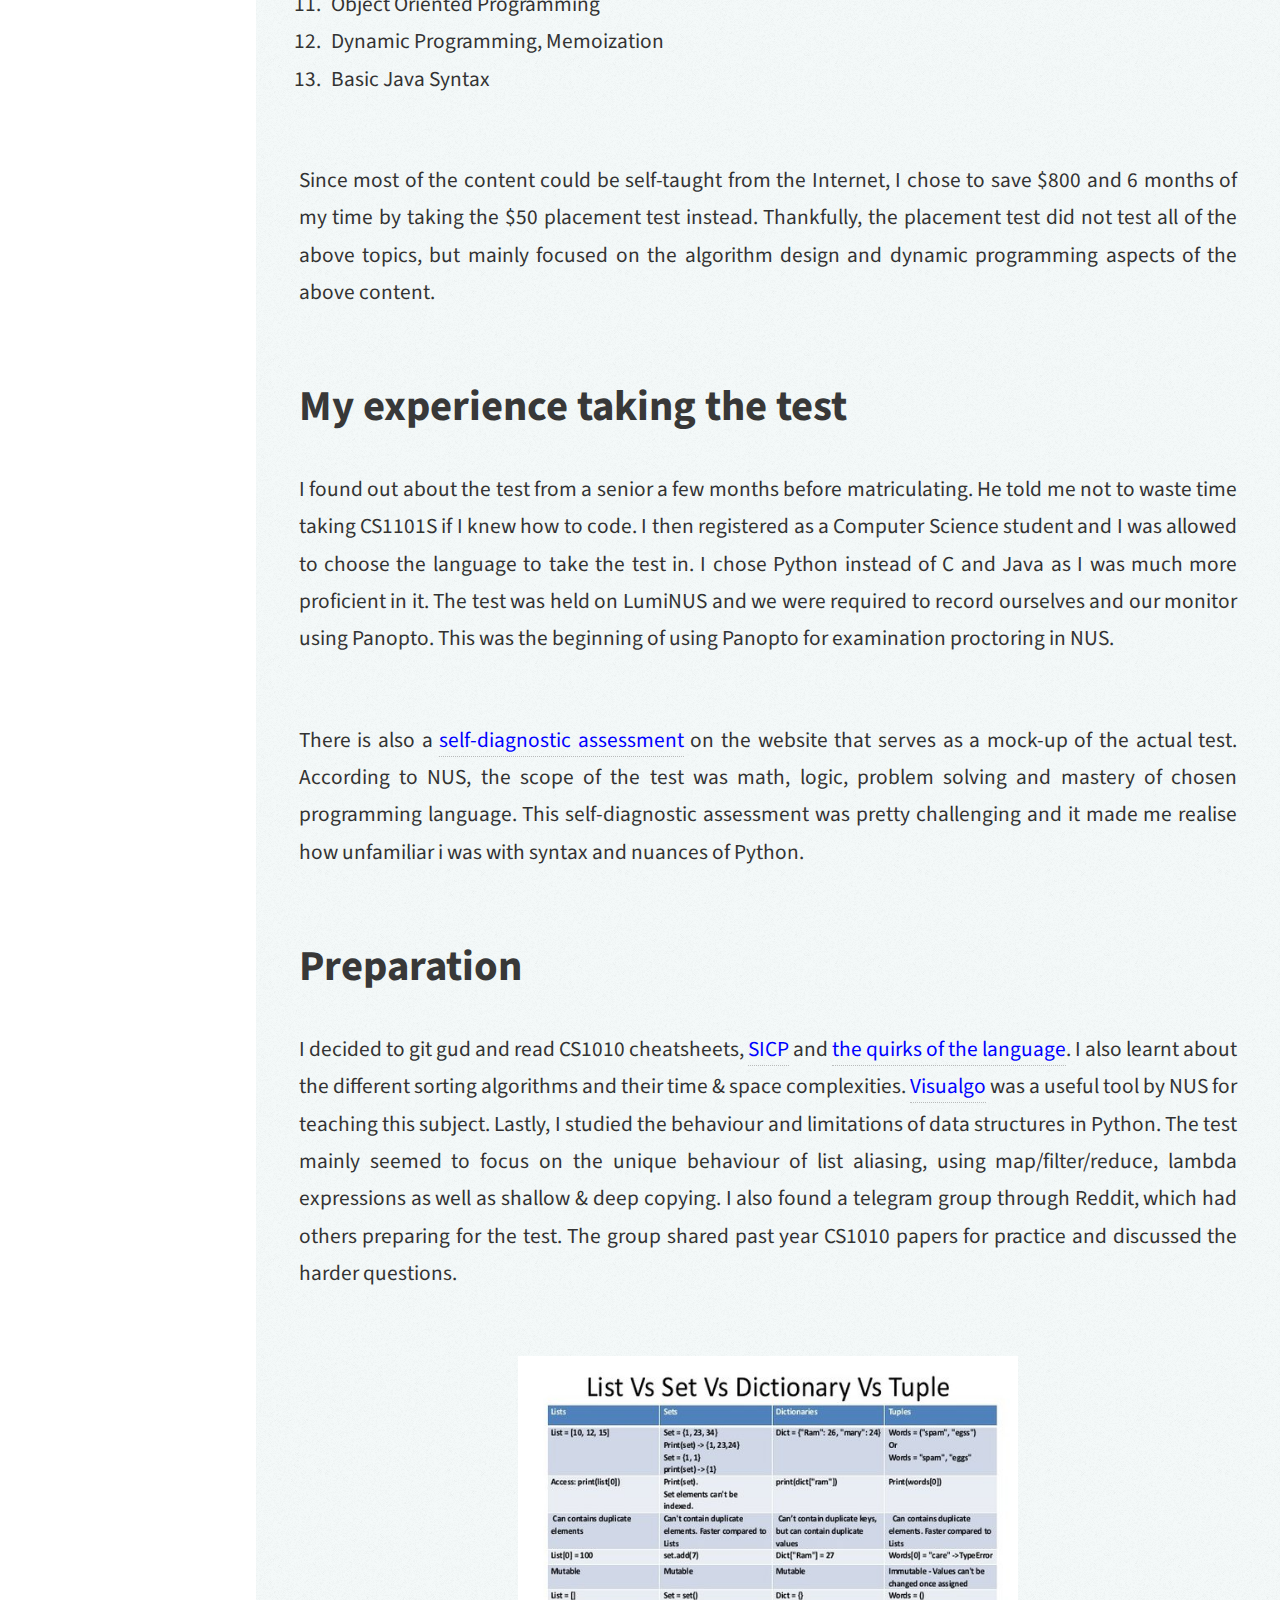
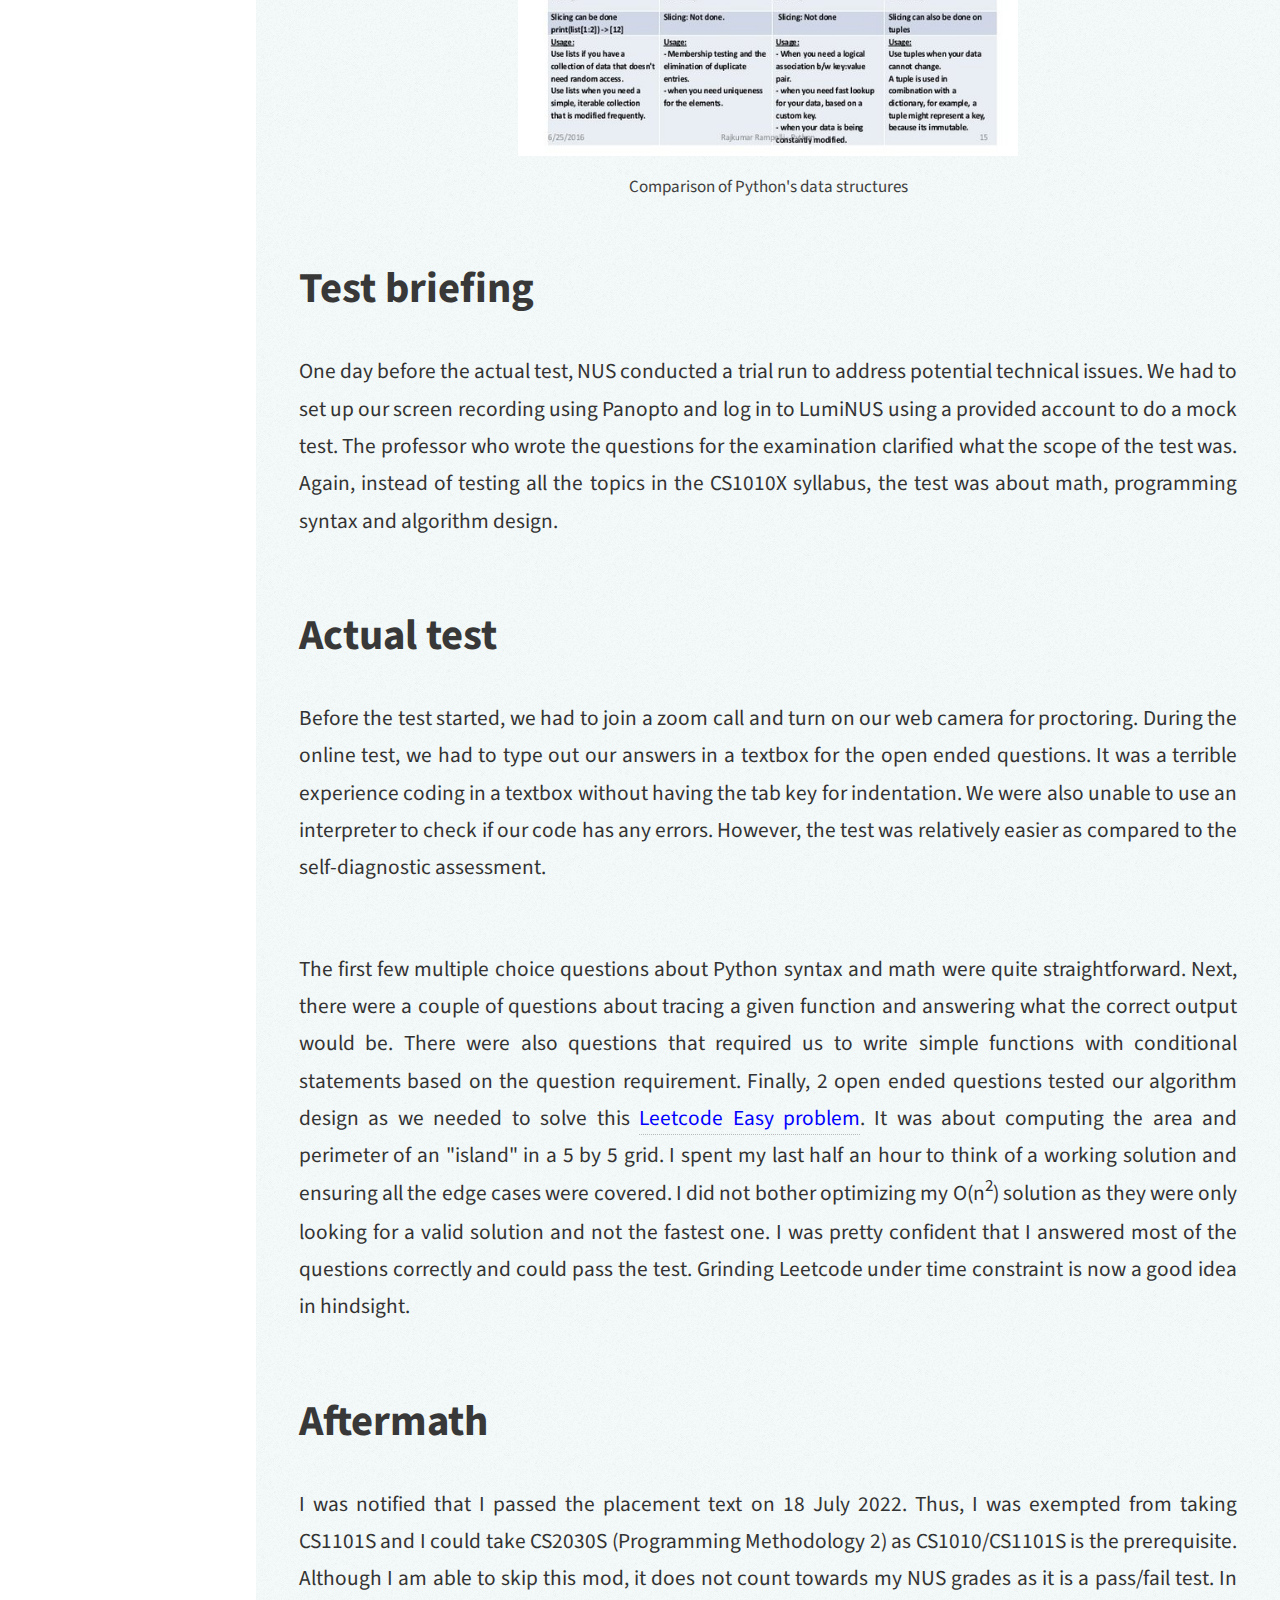
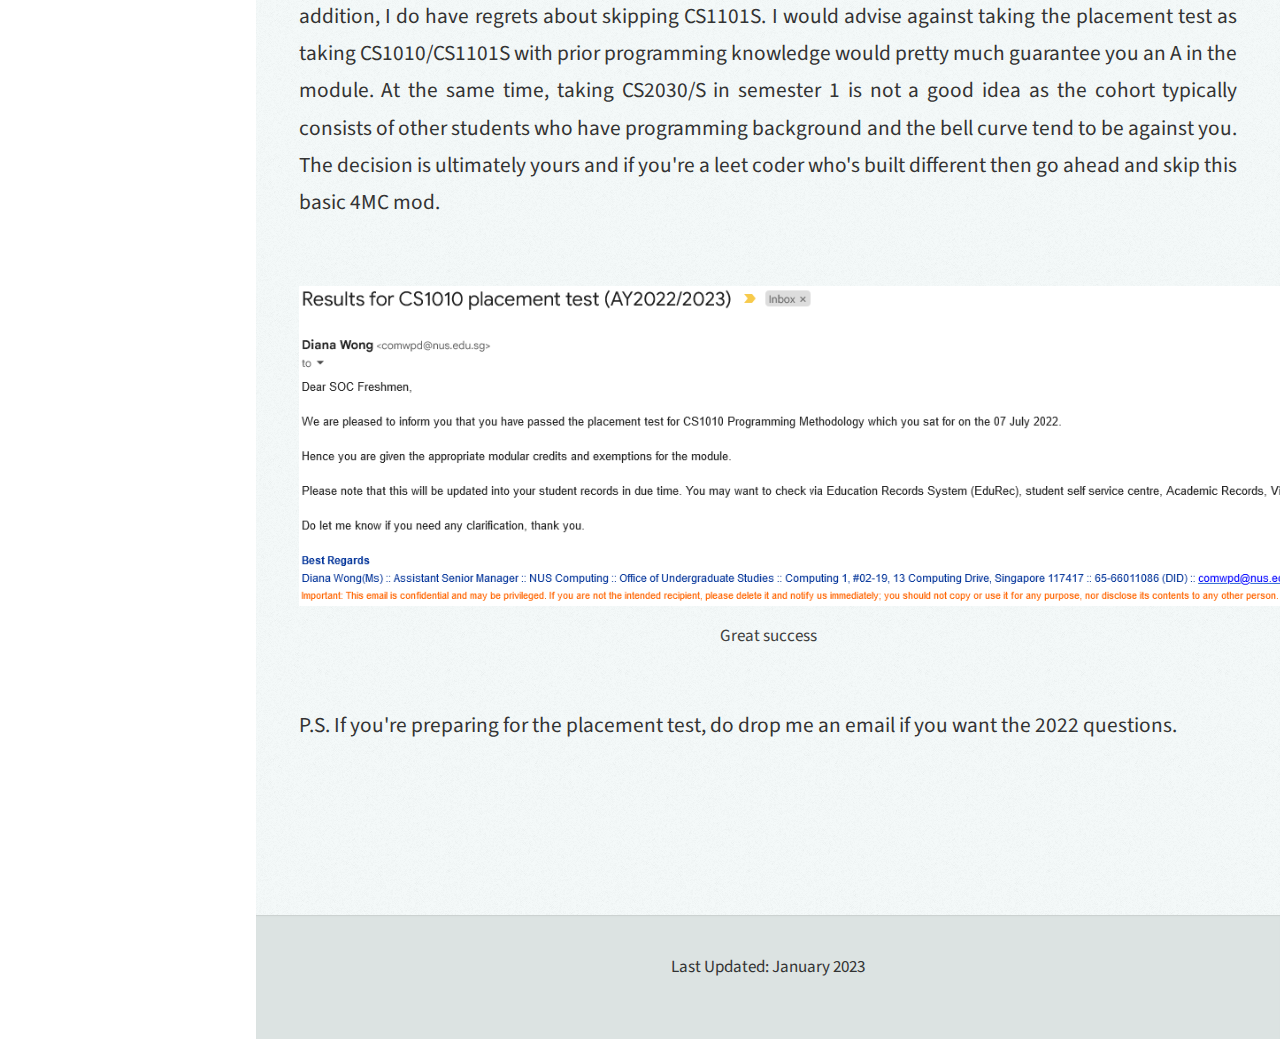
==== commit f36c3904: "Update placement.html" ====
--- a/blog/placement.html
+++ b/blog/placement.html
@@ -51,7 +51,7 @@
                 </div>      
             
                 <div class="col-6 col-12-mobile" id="postheader">
-                    <h2>CS1010 (Programming Methodology 1) Placement Test</h2>
+                    <h2>CS1010 Placement Test</h2>
                     <p>Everything you need to know before taking the test</p>
                     <p><a href="https://www.comp.nus.edu.sg/programmes/ug/exemptions/a-levels/" target="_blank">More info regarding the test</a></p>
                     <span class="icon solid fa-calendar-alt"> July 2022</span>
@@ -112,7 +112,7 @@
                 <p>I was notified that I passed the placement text on 18 July 2022. Thus, I was exempted from taking CS1101S and I could take CS2030S (Programming Methodology 2) as CS1010/CS1101S is the prerequisite. Although I am able to skip this mod, it does not count towards my NUS grades as it is a pass/fail test. In addition, I do have regrets about skipping CS1101S. I would advise against taking the placement test as taking CS1010/CS1101S with prior programming knowledge would pretty much guarantee you an A in the module. At the same time, taking CS2030/S in semester 1 is not a good idea as the cohort typically consists of other students who have programming background and the bell curve tend to be against you. The decision is ultimately yours and if you're a leet coder who's built different then go ahead and skip this basic 4MC mod.</p>
 
                 <div class="imgdiv">
-                    <img src="../images/gs.png" width="800vw" height="300vh" >
+                    <img src="../images/gs.png" width="1200vw" height="320vh" >
                     <p class="imgdescription">Great success</p>
                 </div>
 
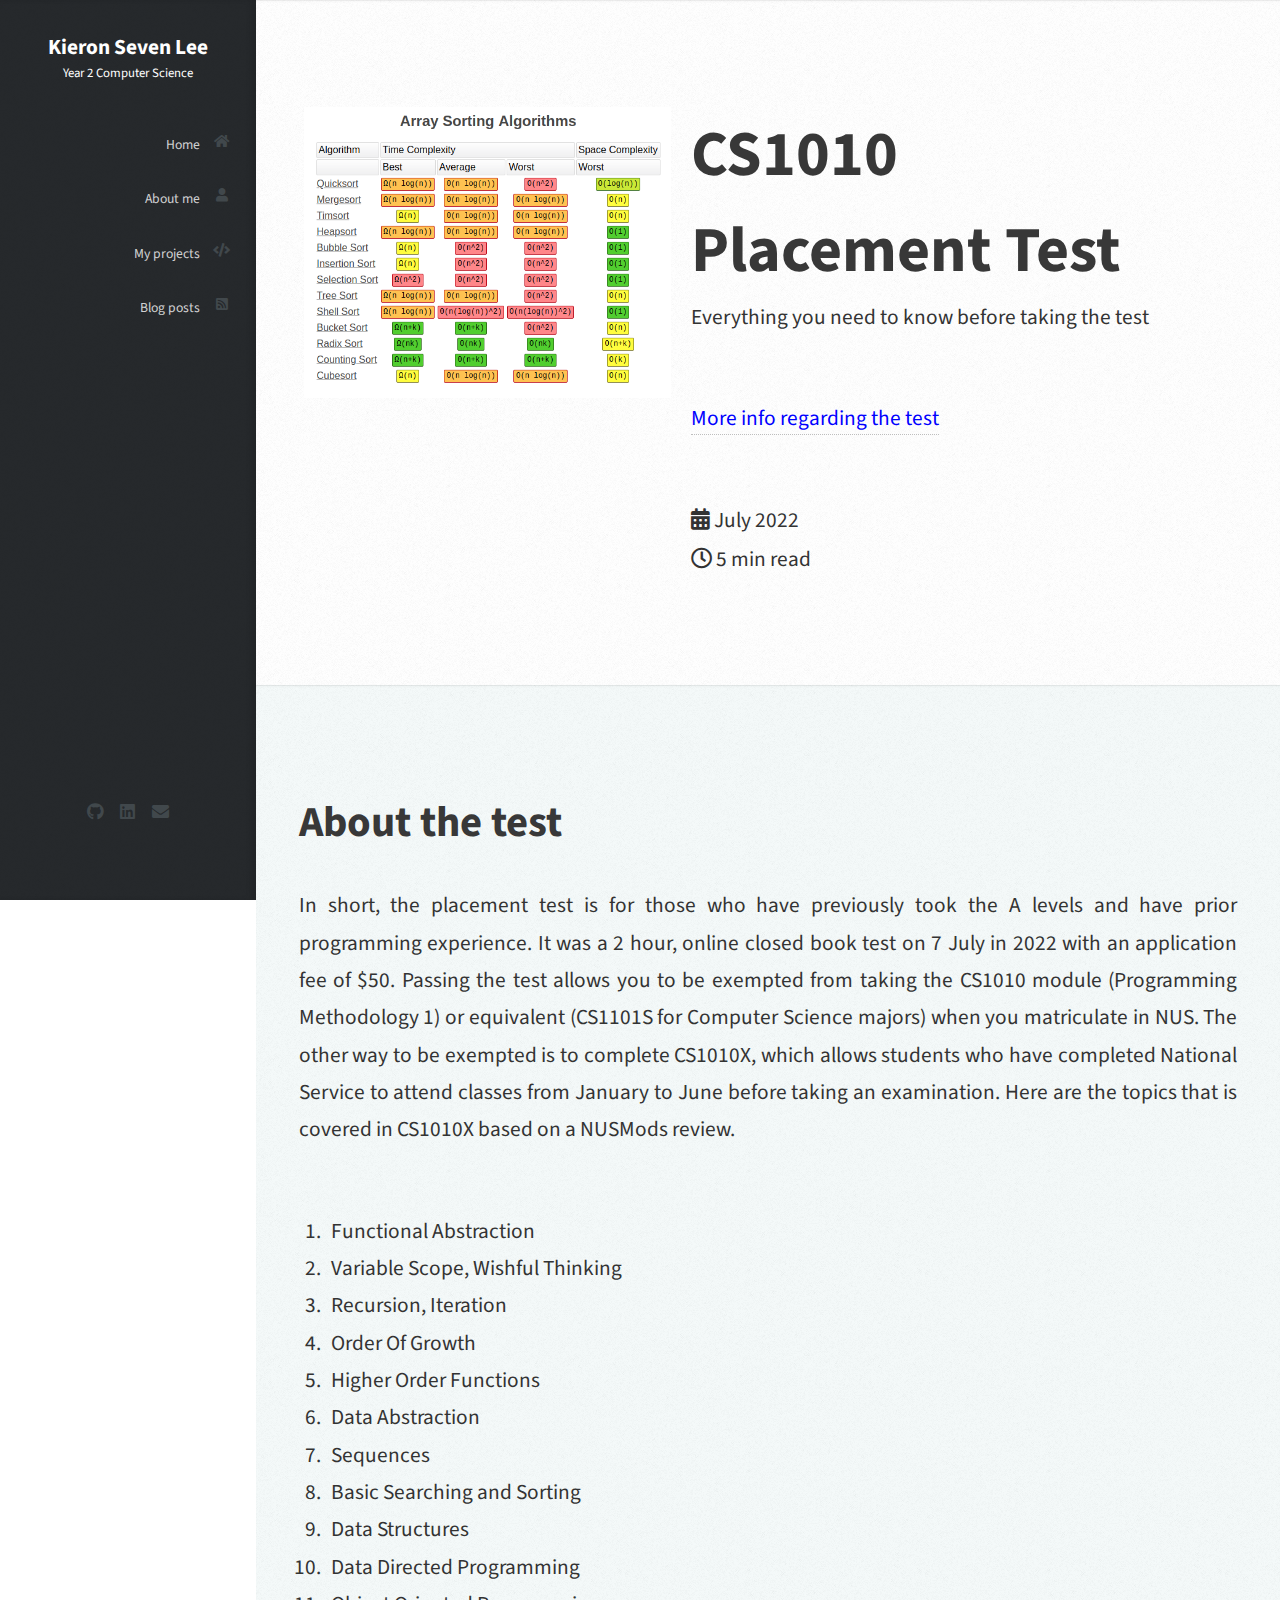
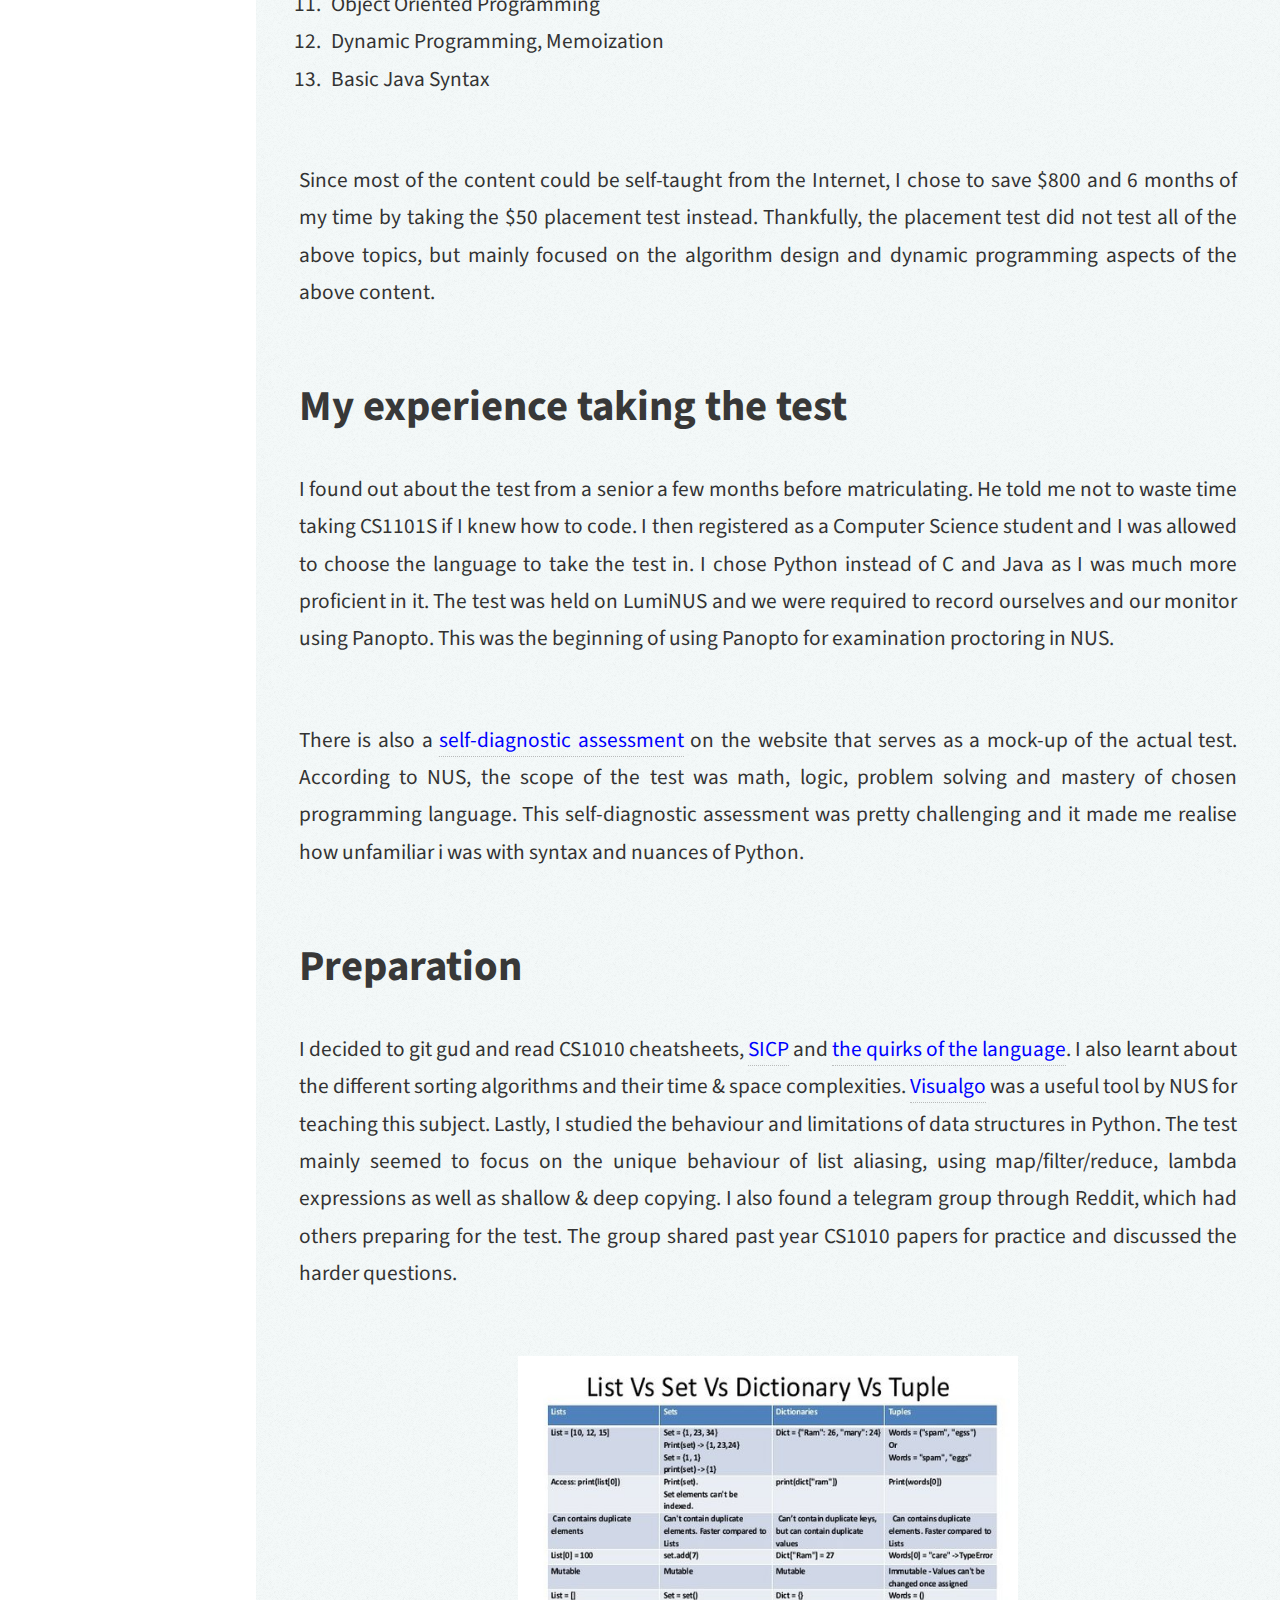
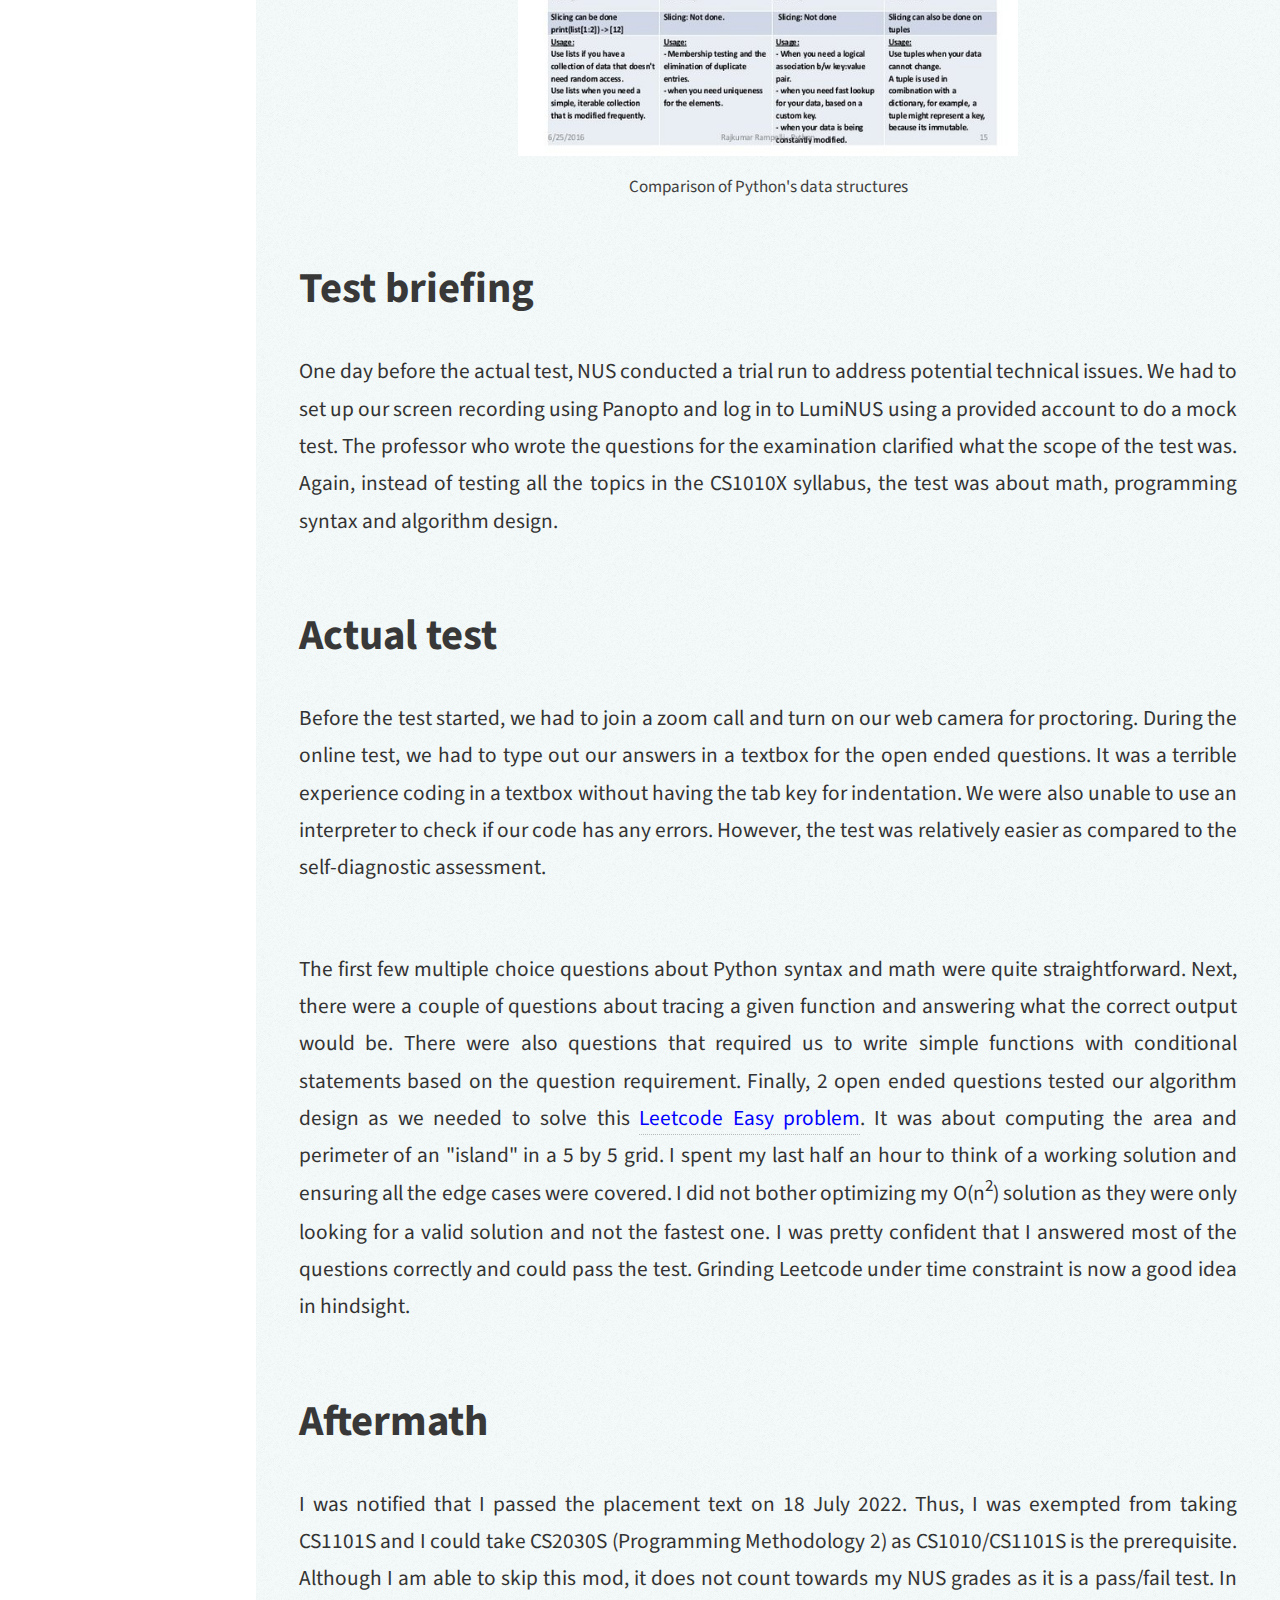
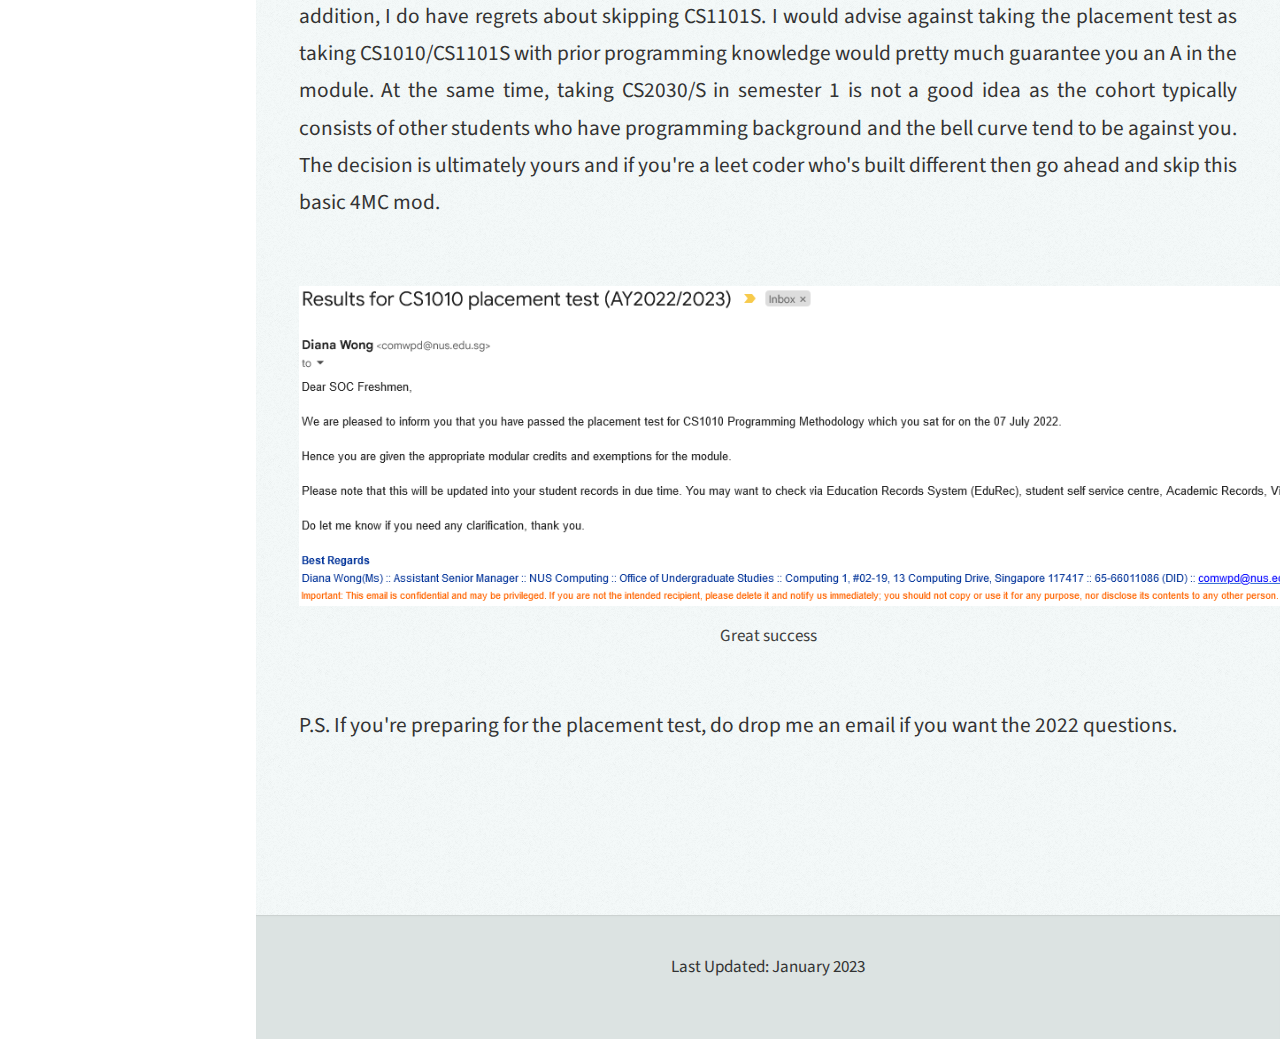
==== commit 610e3501: "a" ====
--- a/blog/placement.html
+++ b/blog/placement.html
@@ -14,16 +14,16 @@
             <!-- Logo -->
             <div id="logo">
                 <h1 id="title">Kieron Seven Lee</h1>
-                <p>Year 1 Computer Science</p>
+                <p>Year 2 Computer Science</p>
             </div>
 
             <!-- Nav -->
             <nav id="nav">
                 <ul>
-                    <li><a href="../#top" id="top-link"><span class="icon solid fa-home">Home</span></a></li>
-                    <li><a href="../#about" id="about-link"><span class="icon solid fa-rss-square">About me</span></a></li>
+                    <li><a href="../" id="top-link"><span class="icon solid fa-home">Home</span></a></li>
+                    <li><a href="../#about" id="about-link"><span class="icon solid fa-user">About me</span></a></li>
                     <li><a href="../#projects" id="projects-link"><span class="icon solid fa-code">My projects</span></a></li>
-                    <li><a href="../#blog" id="blog-link"><span class="icon solid fa-cogs">Blog posts</span></a></li>
+                    <li><a href="../#blog" id="blog-link"><span class="icon solid fa-rss-square">Blog posts</span></a></li>
                 </ul>
             </nav>
         </div>
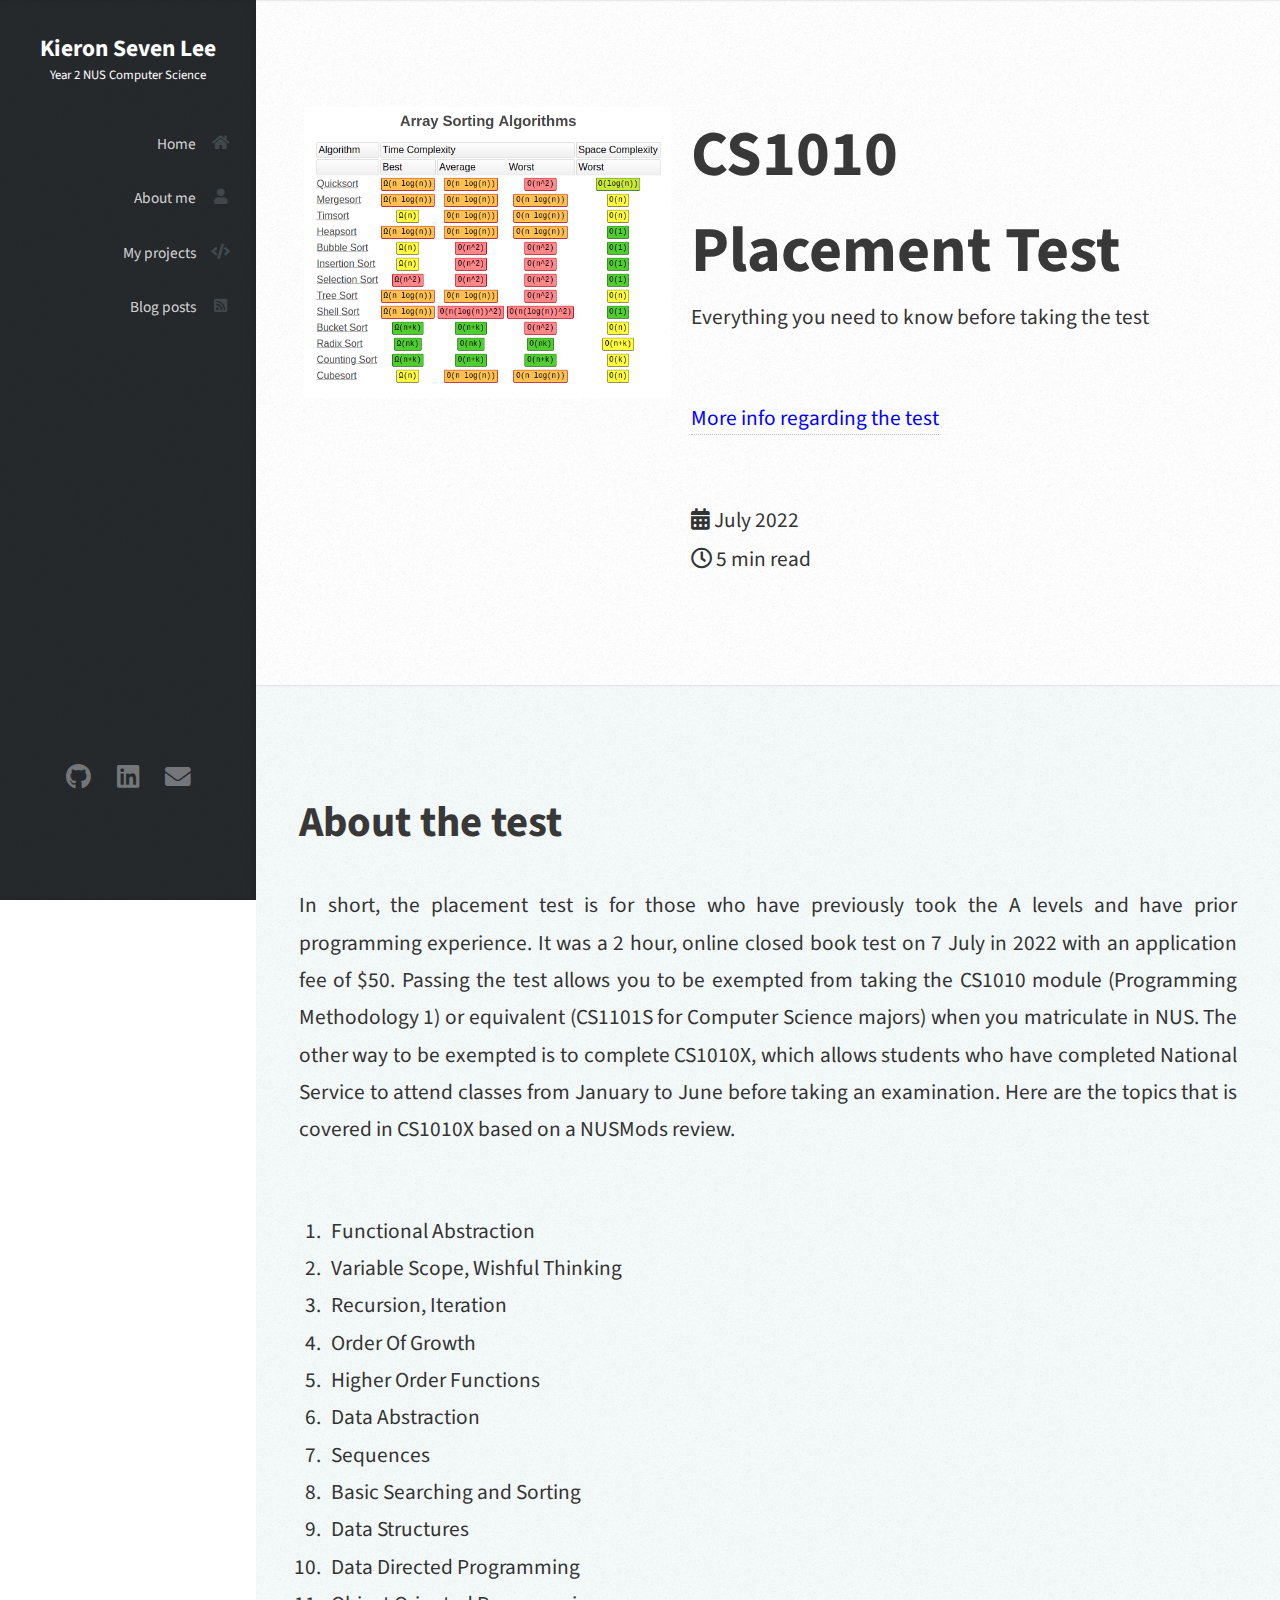
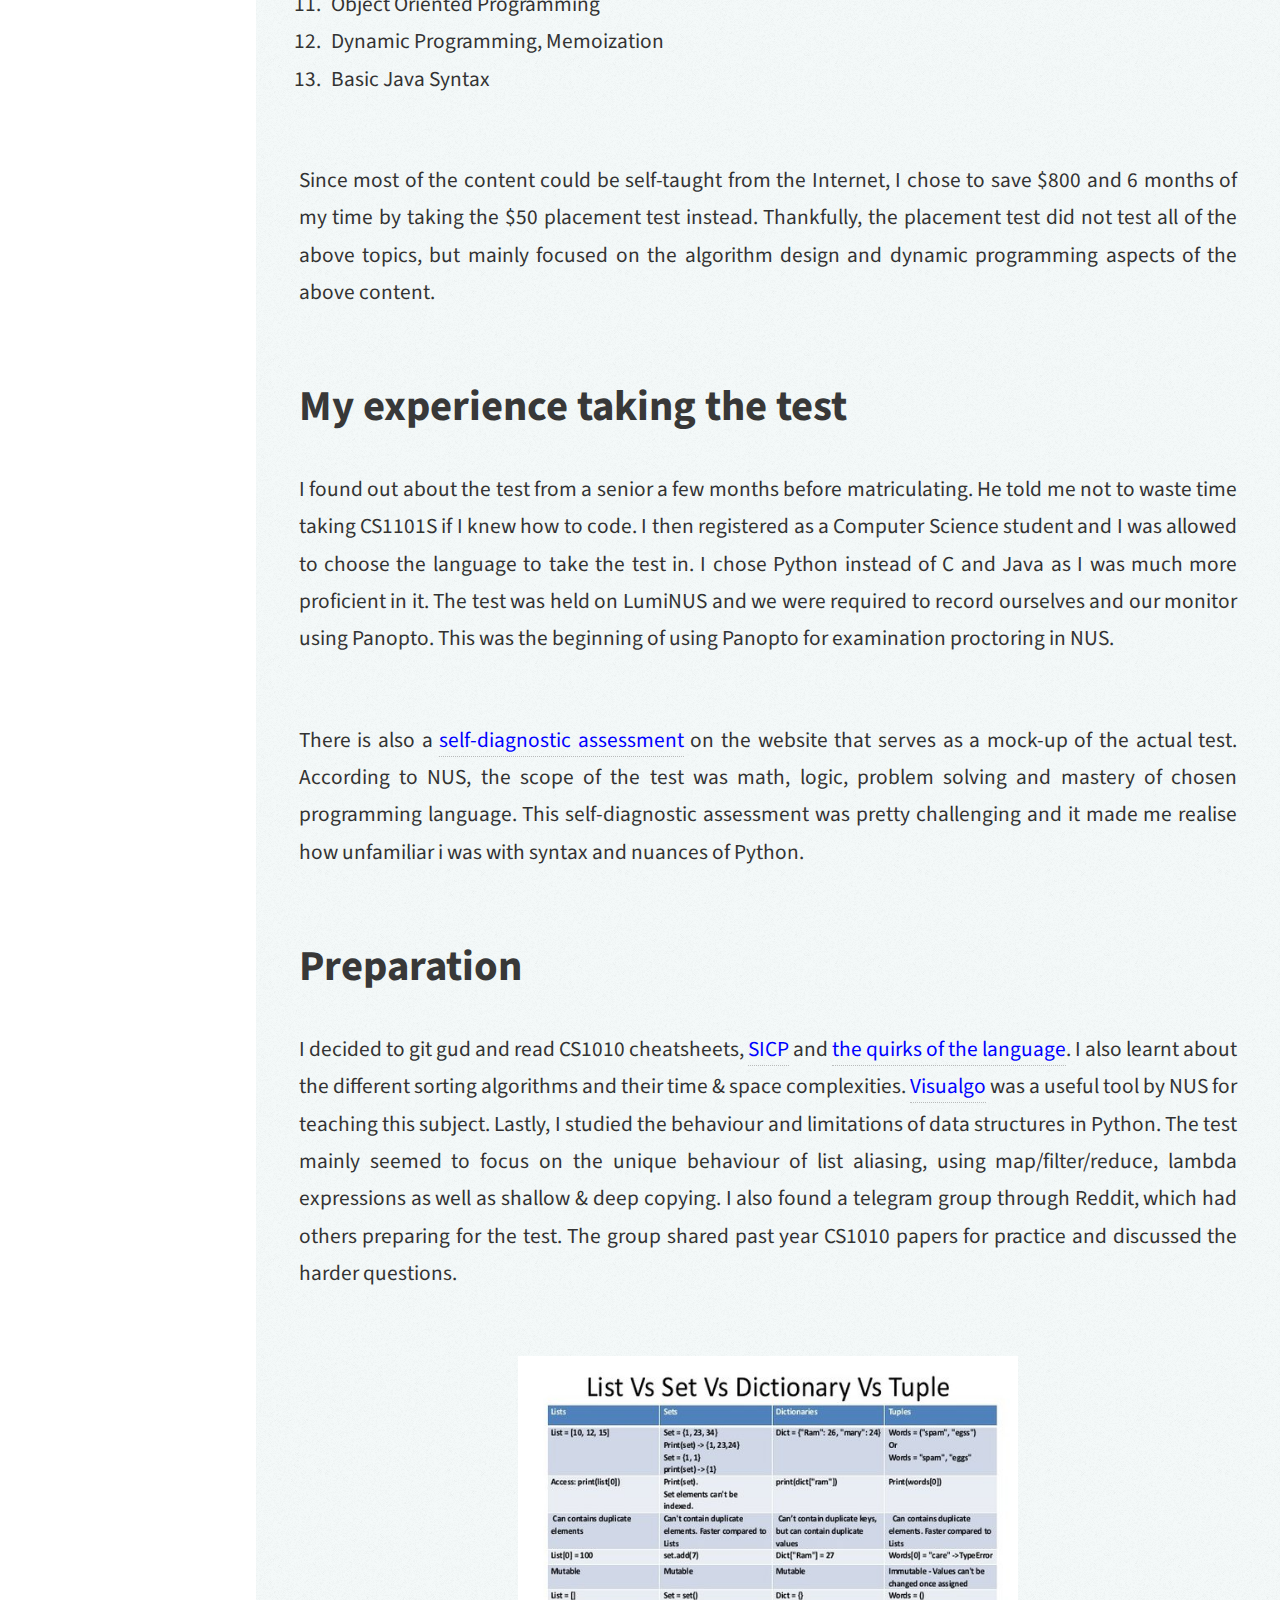
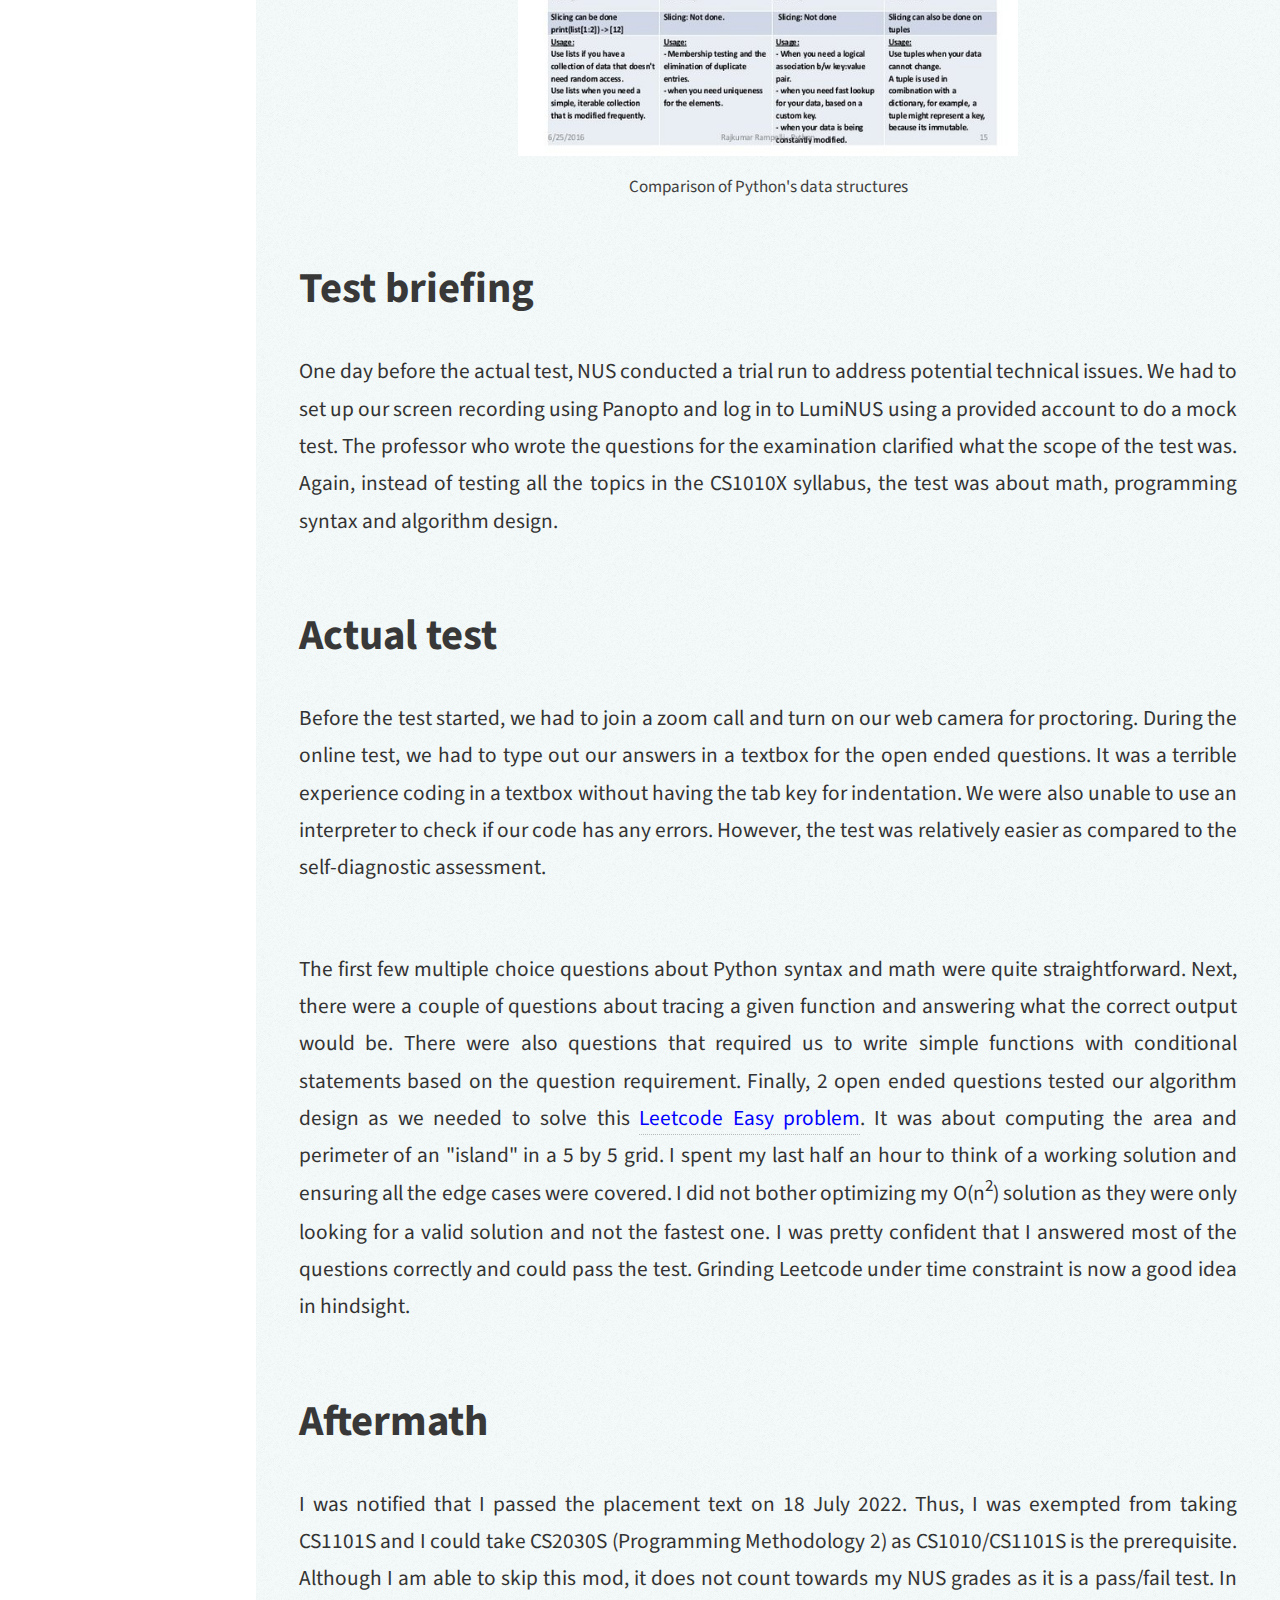
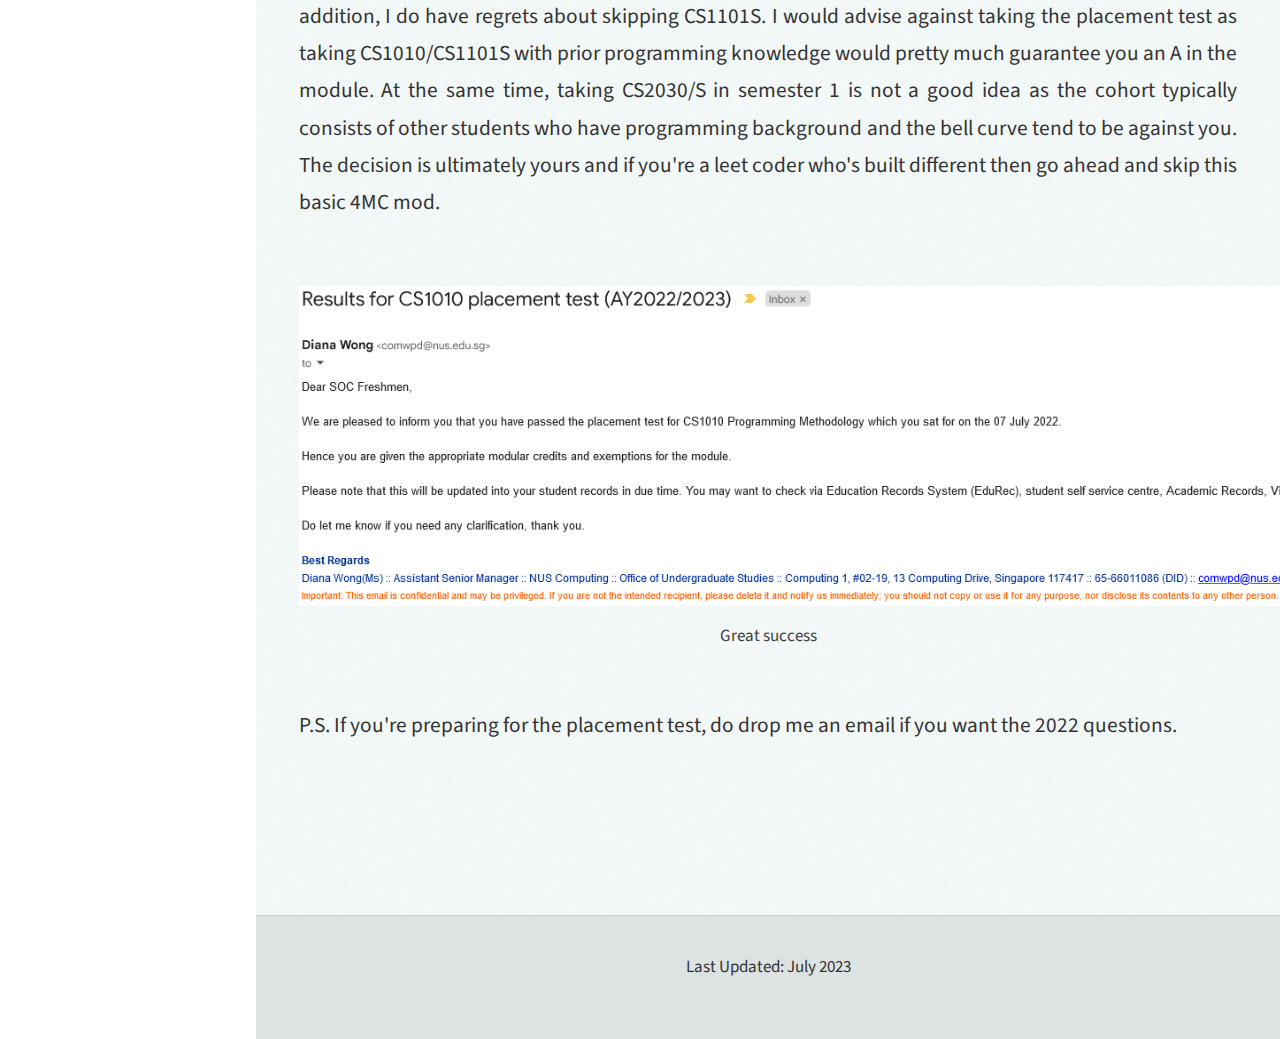
==== commit 96b6e3b3: "added orbital page" ====
--- a/blog/placement.html
+++ b/blog/placement.html
@@ -14,7 +14,7 @@
             <!-- Logo -->
             <div id="logo">
                 <h1 id="title">Kieron Seven Lee</h1>
-                <p>Year 2 Computer Science</p>
+                <p>Year 2 NUS Computer Science</p>
             </div>
 
             <!-- Nav -->
--- a/assets/css/main.css
+++ b/assets/css/main.css
@@ -2185,16 +2185,16 @@
 			-webkit-flex-shrink: 0;
 			-ms-flex-shrink: 0;
 			flex-shrink: 0;
-			padding: 1.5em 0 0.75em 0;
+			padding: 1.5em 0 1em 0;
 		}
 
 		#header .icons {
-			font-size: 0.8em;
+			font-size: 1.2em;
 			text-align: center;
 		}
 
 			#header .icons a {
-				color: #41484c;
+				color: #747779;
 				-moz-transition: color 0.35s ease-in-out;
 				-webkit-transition: color 0.35s ease-in-out;
 				-ms-transition: color 0.35s ease-in-out;
@@ -2216,7 +2216,7 @@
 			position: relative;
 			color: #fff;
 			font-weight: 700;
-			font-size: 1em;
+			font-size: 1.1em;
 			line-height: 1em;
 		}
 
@@ -2260,7 +2260,7 @@
 				#nav ul li a span {
 					position: relative;
 					display: block;
-					font-size: 0.8em;
+					font-size: 0.9em;
 				}
 
 					#nav ul li a span:before {
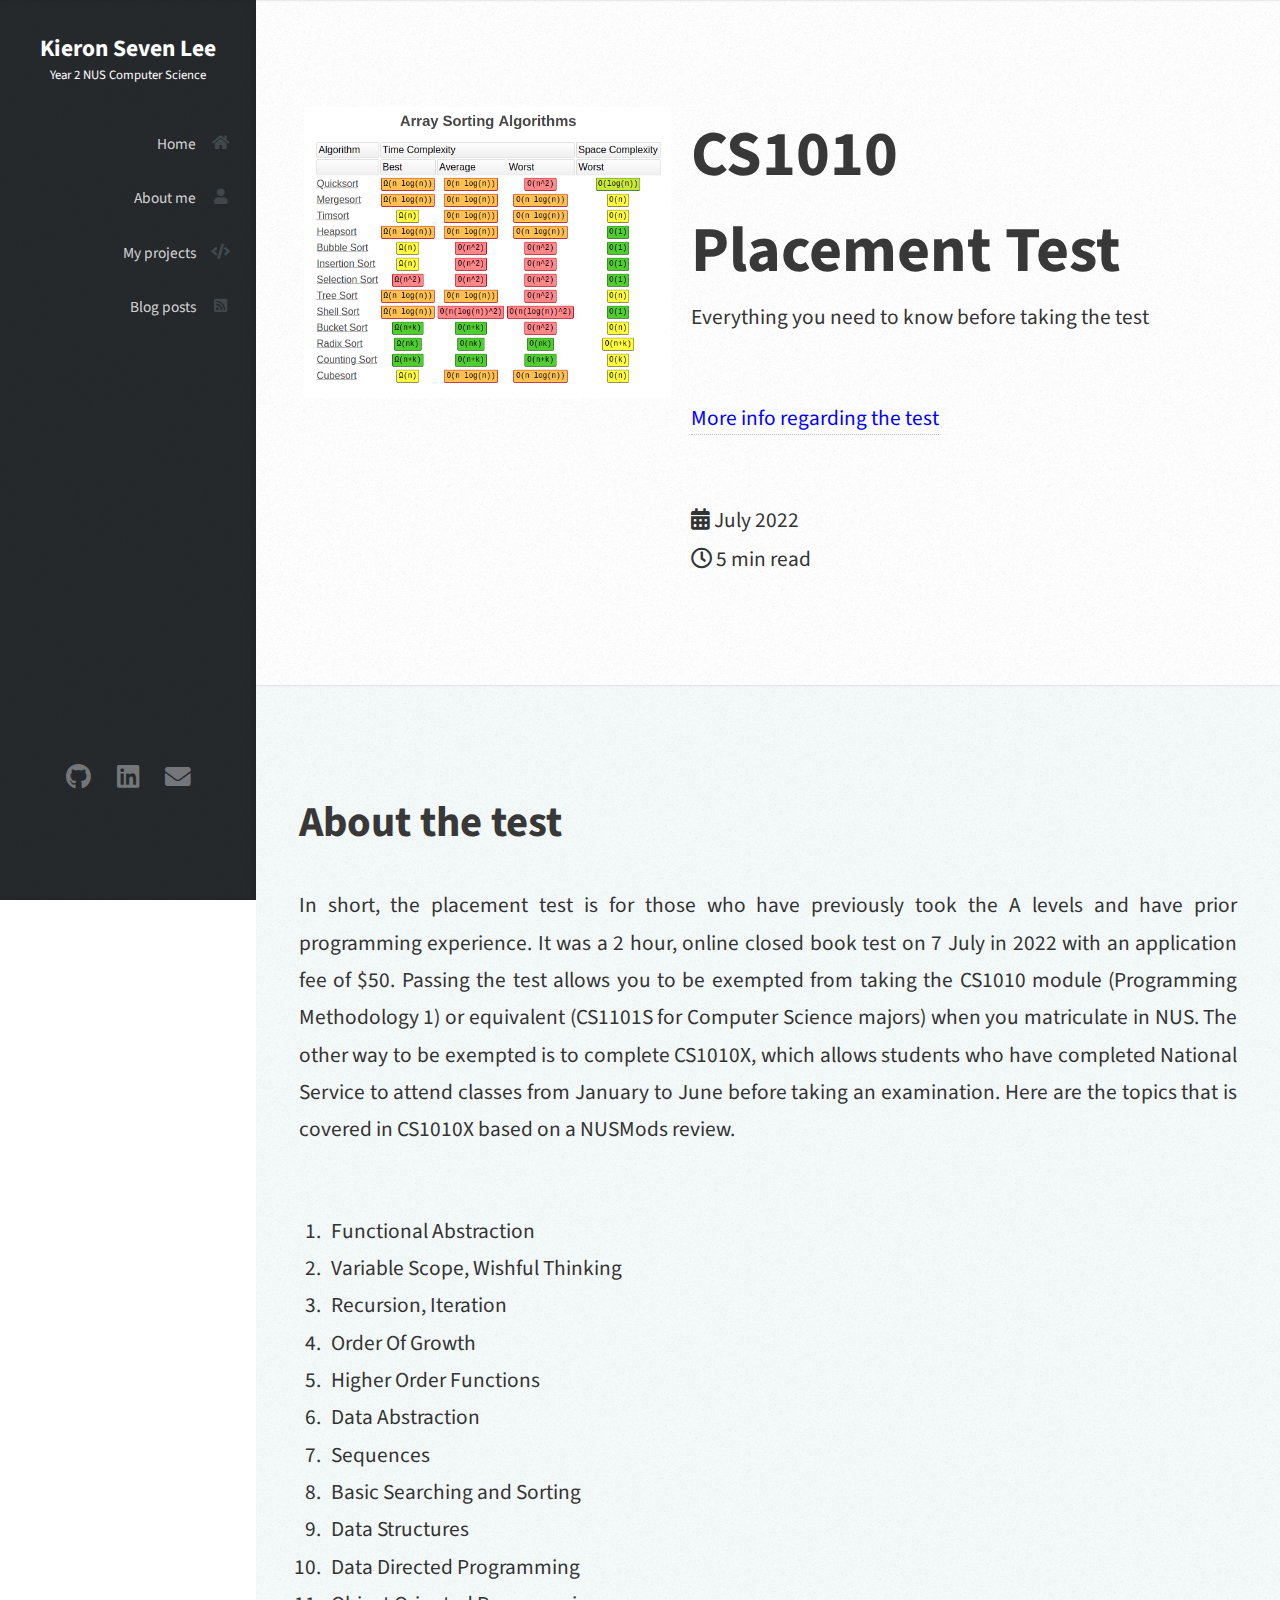
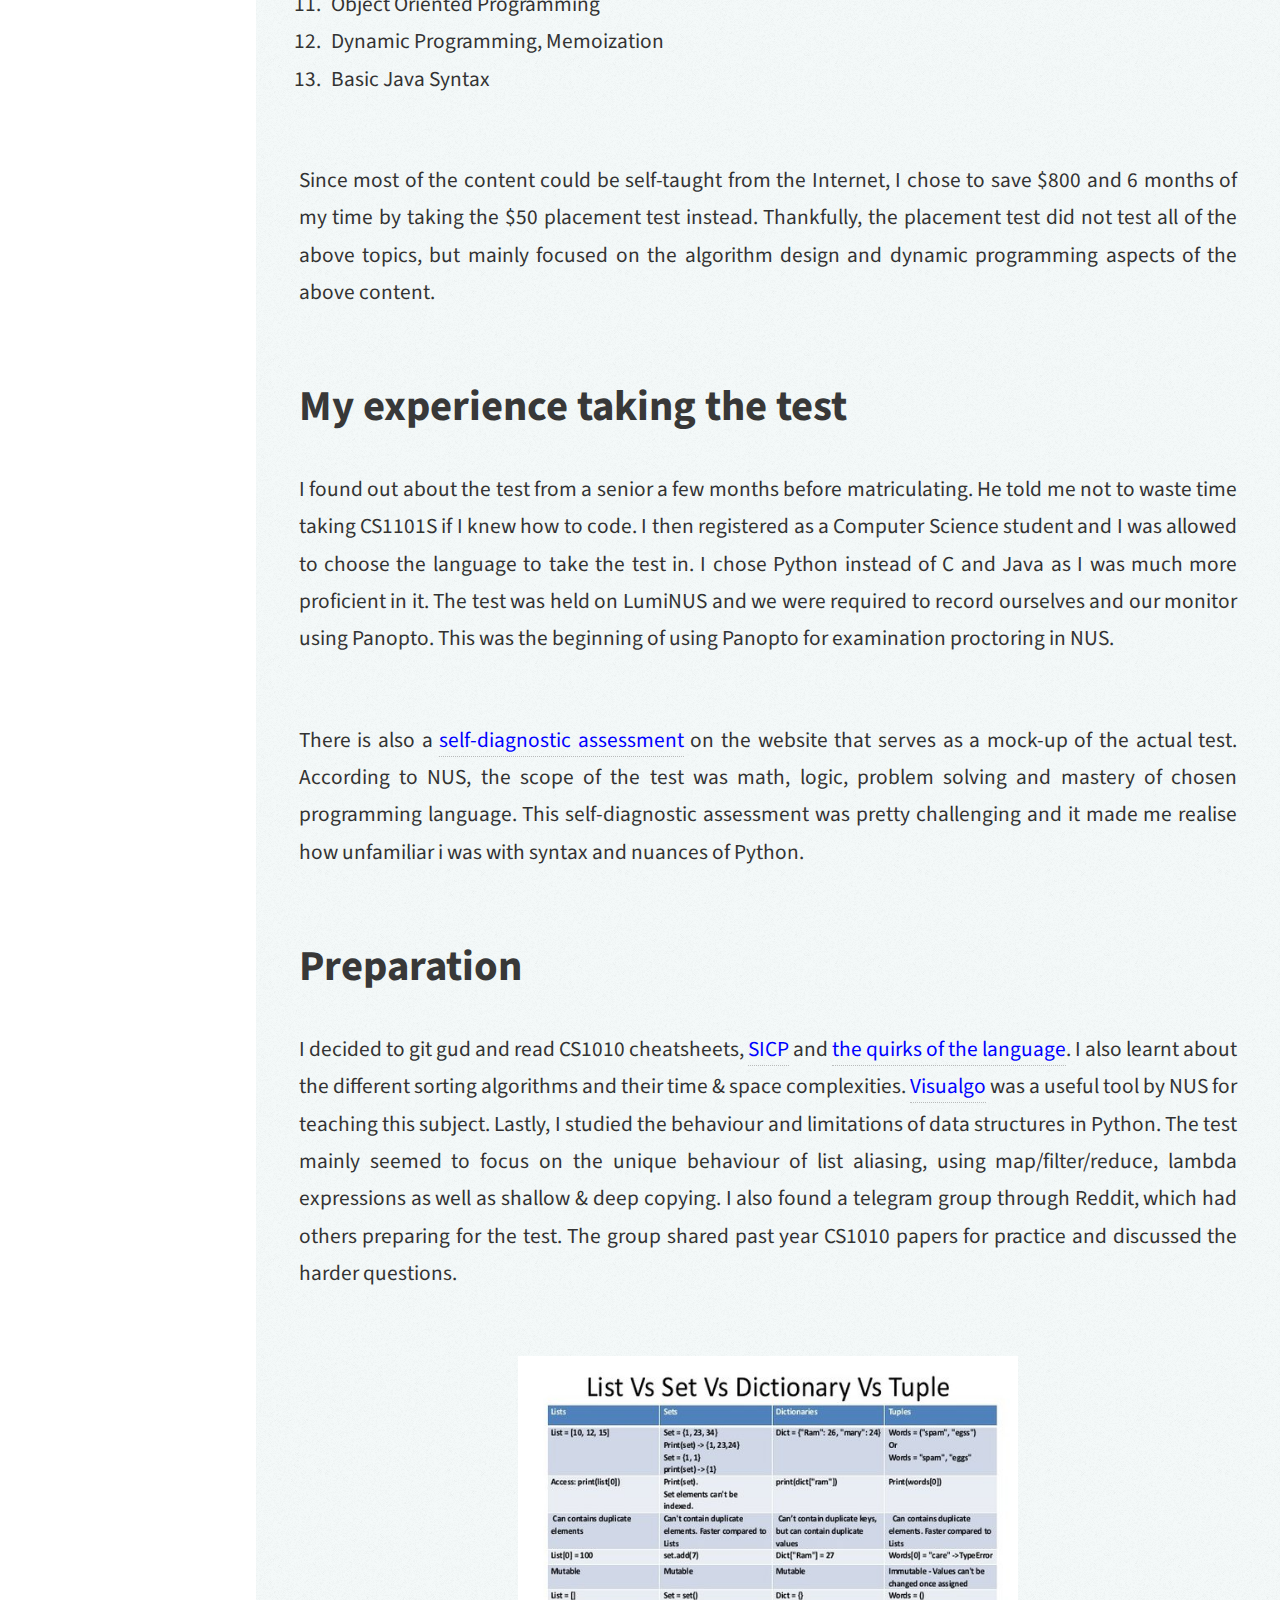
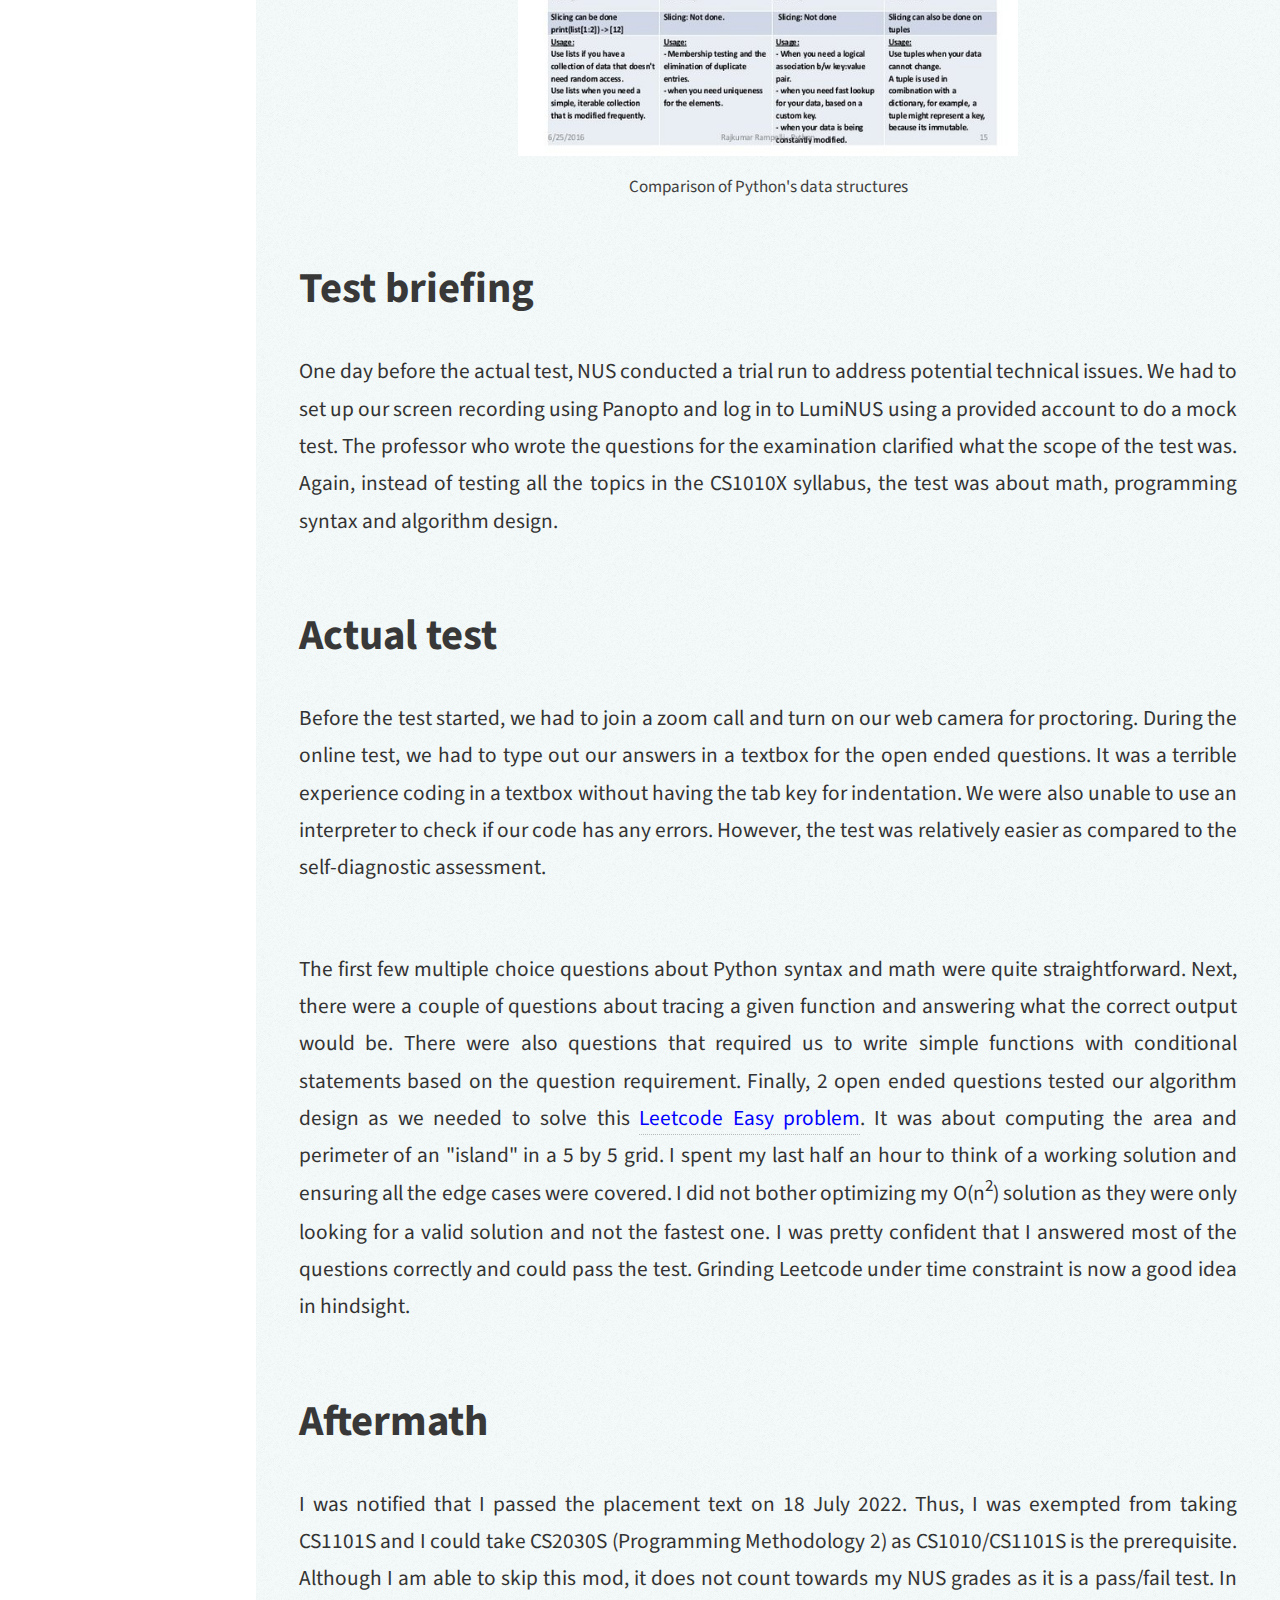
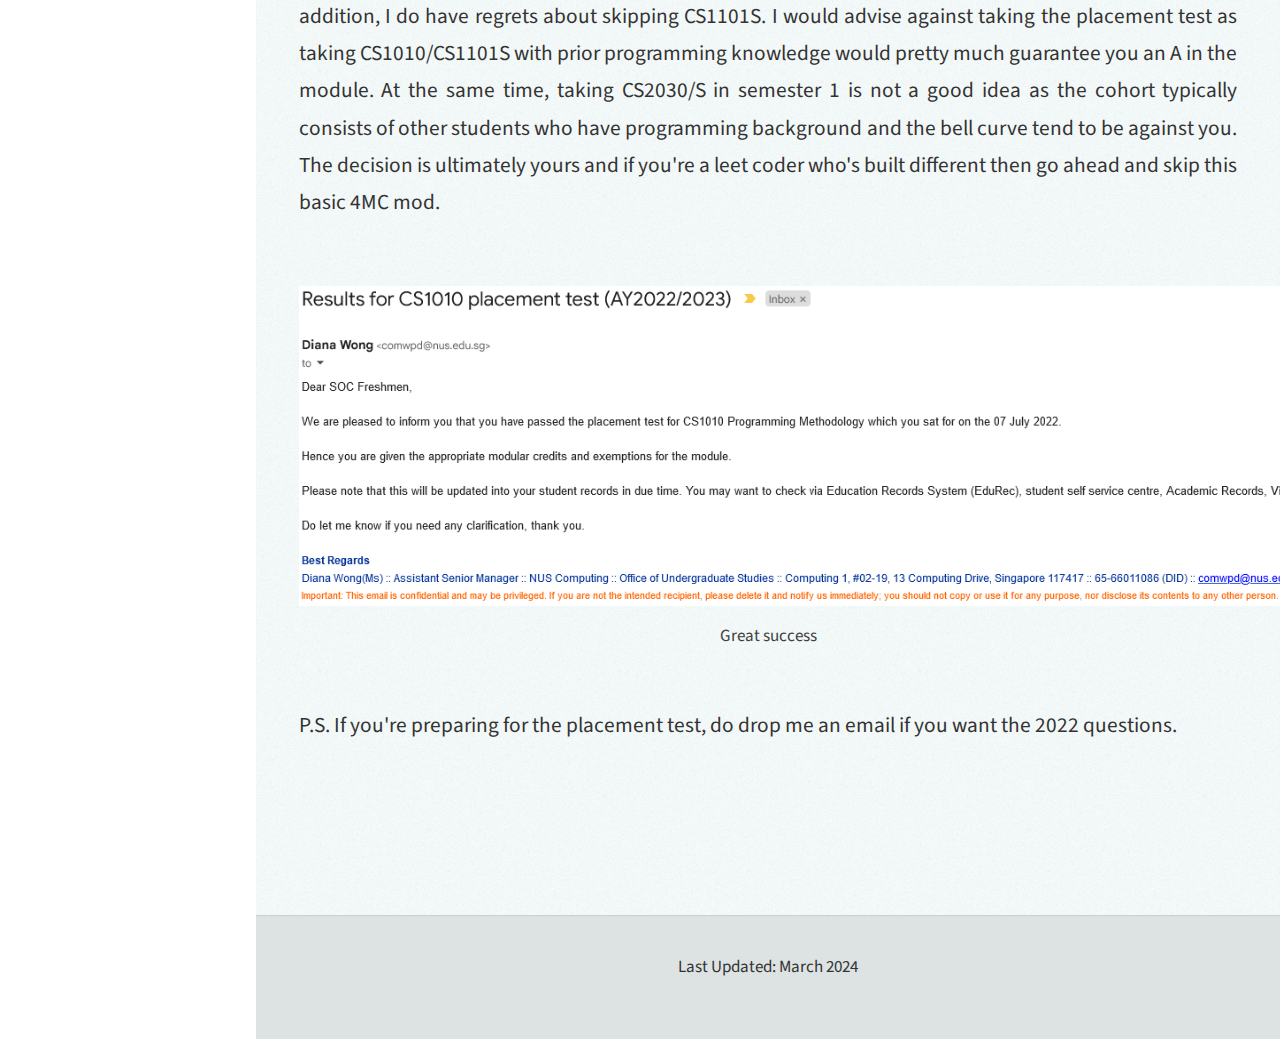
==== commit 9c0e4eb8: "reusable role js" ====
--- a/blog/placement.html
+++ b/blog/placement.html
@@ -14,7 +14,8 @@
             <!-- Logo -->
             <div id="logo">
                 <h1 id="title">Kieron Seven Lee</h1>
-                <p>Year 2 NUS Computer Science</p>
+                <!-- Role -->
+                <p id ="role"></p>
             </div>
 
             <!-- Nav -->
@@ -137,7 +138,7 @@
     <script src="../assets/js/breakpoints.min.js"></script>
     <script src="../assets/js/util.js"></script>
     <script src="../assets/js/main.js"></script>
-    <script src="../assets/js/lastupdated.js"></script>
+    <script src="../assets/js/common.js"></script>
 
 </body>
 </html>